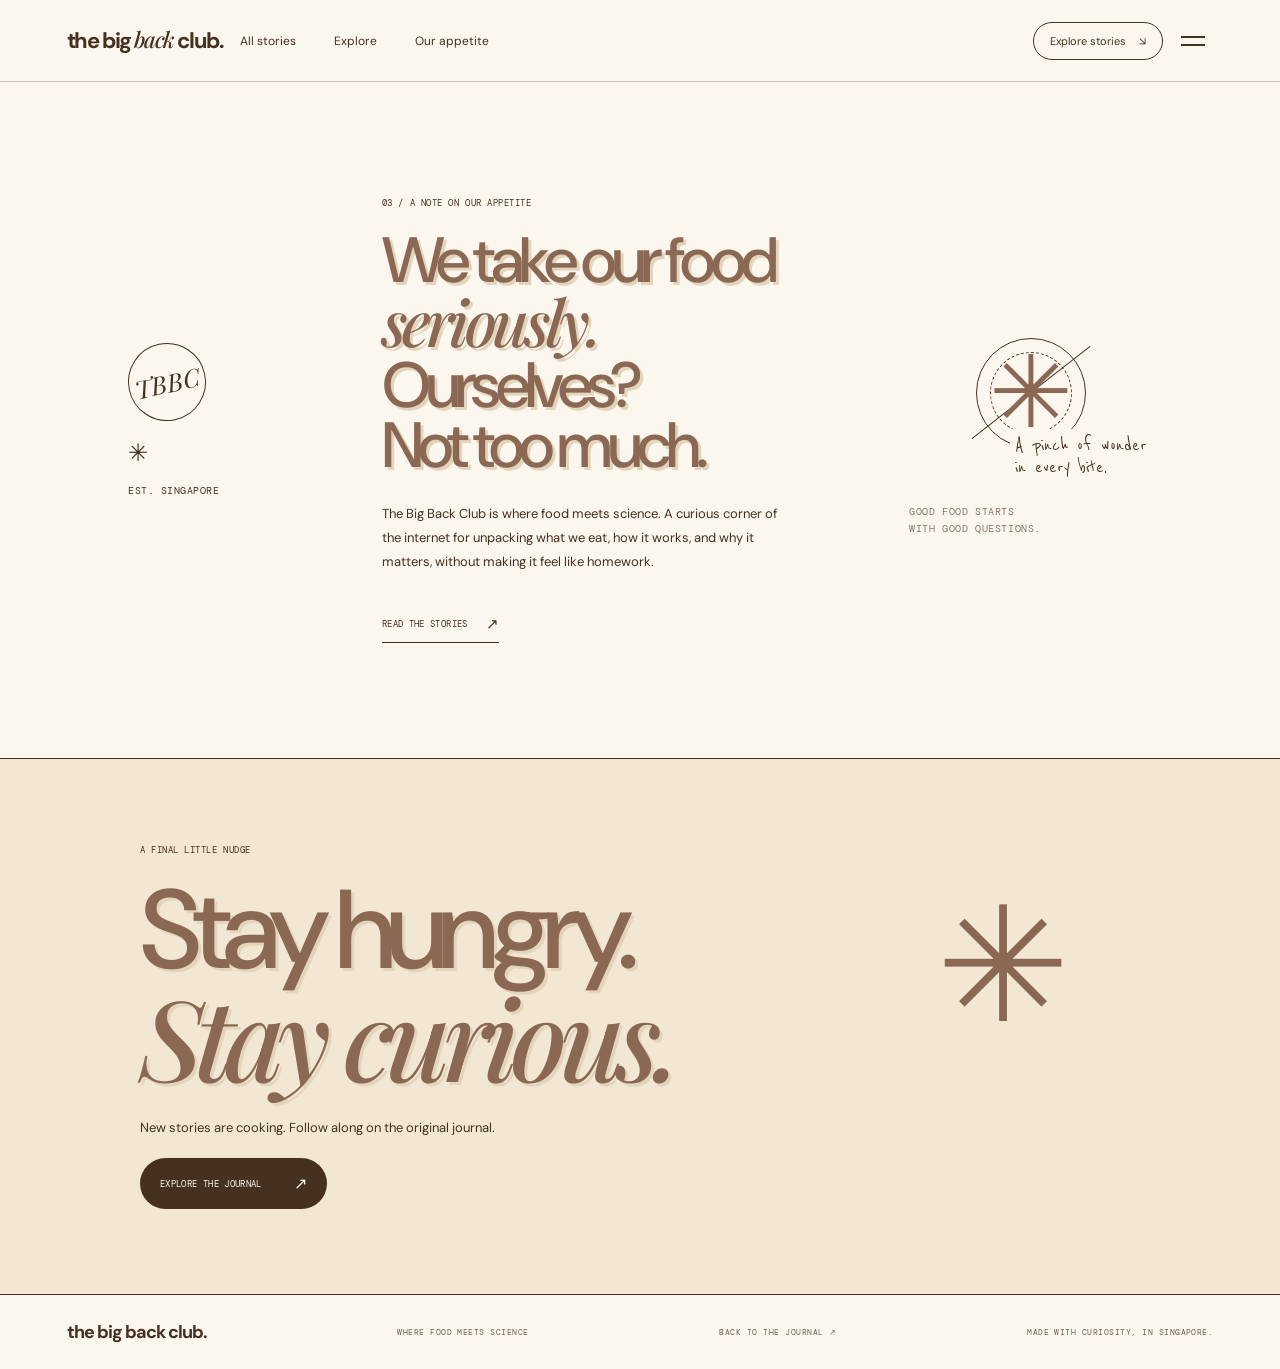
==== about.html @ 70e772c4 "Split the one-page scroll into separate pages; rename the home teaser to a taste of the archives" ====
<!doctype html>
<html lang="en">
<head>
  <meta charset="utf-8">
  <meta name="viewport" content="width=device-width, initial-scale=1">
  <meta name="theme-color" content="#FBF7EE">
  <meta name="description" content="A note on The Big Back Club's appetite: a curious corner of the internet where food meets science.">
  <title>Our appetite — The Big Back Club</title>
  <link rel="preconnect" href="https://fonts.googleapis.com">
  <link rel="preconnect" href="https://fonts.gstatic.com" crossorigin>
  <link href="https://fonts.googleapis.com/css2?family=DM+Mono:wght@400;500&family=DM+Sans:wght@400;500;600;700&family=Playfair+Display:ital,wght@0,500;0,600;0,700;1,500;1,600&family=Modak&family=Reenie+Beanie&display=swap" rel="stylesheet">
  <link rel="stylesheet" href="styles.css">
  <script src="script.js" defer></script>
</head>
<body>
  <header class="site-header">
    <a class="wordmark" href="index.html" aria-label="The Big Back Club home">the big <span>back</span> club<span class="wordmark-dot">.</span></a>
    <nav class="desktop-nav" aria-label="Main navigation">
      <a href="archive.html">All stories</a>
      <a href="explore.html">Explore</a>
      <a href="about.html">Our appetite</a>
    </nav>
    <a class="header-cta" href="archive.html">Explore stories <span>↘</span></a>
    <button class="menu-toggle" aria-label="Open navigation" aria-expanded="false"><span></span><span></span></button>
  </header>
  <main id="about-page">
    <section class="about-strip section-pad" id="about">
      <div class="about-mark reveal"><span>TBBC</span><span>✳</span><span>EST. SINGAPORE</span></div>
      <div class="about-copy reveal"><span class="eyebrow">03 / A NOTE ON OUR APPETITE</span><h2>We take our food<br><em>seriously.</em> Ourselves?<br>Not too much.</h2><p>The Big Back Club is where food meets science. A curious corner of the internet for unpacking what we eat, how it works, and why it matters, without making it feel like homework.</p><a class="text-link" href="archive.html">READ THE STORIES <span>↗</span></a></div>
      <div class="about-aside reveal"><div class="mini-illustration" aria-hidden="true"><span class="mini-sun">✳</span><span class="mini-circle"></span><span class="mini-line"></span><span class="mini-caption">A pinch of wonder<br>in every bite.</span></div><span class="aside-note">GOOD FOOD STARTS<br>WITH GOOD QUESTIONS.</span></div>
    </section>

    <section class="newsletter">
      <div class="newsletter-inner reveal"><span class="eyebrow">A FINAL LITTLE NUDGE</span><h2>Stay hungry.<br><em>Stay curious.</em></h2><p>New stories are cooking. Follow along on the original journal.</p><a class="dark-button" href="archive.html">EXPLORE THE JOURNAL <span>↗</span></a><span class="newsletter-star" aria-hidden="true">✳</span></div>
    </section>
  </main>
  <footer class="site-footer"><a class="footer-wordmark" href="index.html">the big back club<span>.</span></a><span>WHERE FOOD MEETS SCIENCE</span><a href="index.html">BACK TO THE JOURNAL ↗</a><span>MADE WITH CURIOSITY, IN SINGAPORE.</span></footer>
  <div class="cursor-note" aria-hidden="true">nice choice!</div>
</body>
</html>
---- styles.css ----
:root{--paper:#f7f4ec;--ink:#242820;--green:#d5e27d;--tomato:#e66b4e;--line:rgba(36,40,32,.22);--serif:"Playfair Display",Georgia,serif;--sans:"DM Sans",Arial,sans-serif;--mono:"DM Mono",monospace}*{box-sizing:border-box}html{scroll-behavior:smooth;scroll-padding-top:90px}body{margin:0;background:var(--paper);color:var(--ink);font-family:var(--sans);-webkit-font-smoothing:antialiased}a{color:inherit;text-decoration:none}button{font:inherit;color:inherit}.announcement{min-height:32px;padding:8px 5.2%;display:flex;align-items:center;gap:9px;background:var(--green);font:10px var(--mono);letter-spacing:.045em}.pulse{width:6px;height:6px;background:var(--ink);border-radius:50%;display:inline-block}.announcement-mark{margin-left:auto;opacity:.7}.site-header{height:82px;padding:0 5.2%;display:flex;align-items:center;justify-content:space-between;border-bottom:1px solid var(--line);position:sticky;top:0;background:rgba(247,244,236,.93);backdrop-filter:blur(12px);z-index:10}.wordmark{font-size:22px;font-weight:700;letter-spacing:-1.4px;line-height:.9}.wordmark span:first-child{font-family:var(--serif);font-style:italic;font-weight:500}.wordmark-dot,.footer-wordmark span{color:var(--tomato)}.desktop-nav{display:flex;gap:38px;font-size:12px}.desktop-nav a{position:relative}.desktop-nav a:after{content:"";position:absolute;bottom:-7px;left:0;width:100%;height:1px;background:var(--ink);transform:scaleX(0);transform-origin:right;transition:transform .3s}.desktop-nav a:hover:after{transform:scaleX(1);transform-origin:left}.header-cta{border:1px solid var(--ink);border-radius:50px;padding:11px 16px;font-size:11px;transition:background .25s,color .25s}.header-cta span{margin-left:10px}.header-cta:hover{background:var(--ink);color:var(--paper)}.menu-toggle{display:none;background:none;border:0}.hero{padding:26px 5.2% 48px;overflow:hidden}.hero-topline,.hero-caption,.card-meta,.eyebrow,.latest-footer,.aside-note,.site-footer>span,.site-footer>a:not(.footer-wordmark){font:10px var(--mono);letter-spacing:.06em}.hero-topline{display:flex;justify-content:space-between;align-items:center}.asterisk{color:var(--tomato);font-size:15px;margin-left:8px}.hero-title-wrap{display:flex;justify-content:space-between;align-items:flex-end;margin:54px 7% 32px 5%}.hero h1{font-size:clamp(76px,11.7vw,164px);font-weight:500;letter-spacing:-.095em;line-height:.79;margin:0}.hero h1 em,.section-heading h2 em,.curiosity-copy h2 em,.about-copy h2 em,.newsletter h2 em{font-family:var(--serif);font-weight:500;letter-spacing:-.07em}.hero h1 em{color:var(--tomato)}.hero-note{width:185px;position:relative;margin:0 3% 9px 0}.note-star{font-size:26px;color:var(--tomato)}.hero-note p{font-size:13px;line-height:1.65;margin:7px 0}.scribble-arrow{font-size:34px;position:absolute;right:-10px;bottom:-34px;transform:rotate(-12deg)}.hero-visual{position:relative;margin:0 5%}.hero-photo{height:clamp(250px,39vw,490px);background-image:linear-gradient(0deg,rgba(25,28,20,.08),transparent 35%),url("https://images.unsplash.com/photo-1499636136210-6f4ee915583e?auto=format&fit=crop&w=2000&q=88");background-size:cover;background-position:center 52%;position:relative;overflow:hidden;transition:background-size .5s}.photo-stamp{position:absolute;top:7%;left:5%;width:100px;height:100px;border-radius:50%;background:var(--green);display:flex;flex-direction:column;align-items:center;justify-content:center;font-size:12px;font-weight:700;line-height:1.1;transform:rotate(-13deg);box-shadow:0 0 0 1px rgba(36,40,32,.18)}.stamp-small{font:6px var(--mono);margin-top:7px}.hero-caption{display:flex;justify-content:space-between;margin-top:12px;font-size:9px}.orbit-label{position:absolute;right:-5%;top:45%;border:1px solid var(--ink);background:var(--paper);width:74px;height:74px;border-radius:50%;display:grid;place-content:center;text-align:center;font:10px var(--mono);line-height:1.2;transform:rotate(12deg)}.hero-bottom{display:flex;align-items:center;justify-content:space-between;margin:36px 5% 0}.hero-bottom p{font-size:14px;line-height:1.6;margin:0}.hero-bottom p em{font-family:var(--serif);font-size:17px}.round-link{width:48px;height:48px;border:1px solid var(--ink);border-radius:50%;display:grid;place-items:center;font-size:20px;transition:transform .3s,background .3s}.round-link:hover{transform:translateY(4px);background:var(--green)}.ticker{overflow:hidden;background:var(--green);padding:15px 0;white-space:nowrap;border-top:1px solid var(--ink);border-bottom:1px solid var(--ink)}.ticker-track{display:flex;justify-content:space-around;align-items:center;gap:30px;min-width:max-content;animation:marquee 26s linear infinite;font:11px var(--mono);letter-spacing:.12em}.ticker-track b{font-size:17px;font-weight:400;color:var(--tomato)}@keyframes marquee{to{transform:translateX(-25%)}}.section-pad{padding:115px 10%}.section-heading{display:flex;align-items:flex-end;justify-content:space-between;margin-bottom:58px}.eyebrow{display:block;font-size:9px;margin-bottom:22px}.section-heading h2,.curiosity-copy h2,.about-copy h2,.newsletter h2{font-size:clamp(48px,6.7vw,86px);font-weight:500;letter-spacing:-.075em;line-height:.94;margin:0}.section-heading h2 em,.about-copy h2 em{color:var(--tomato)}.section-heading>p{max-width:255px;font-size:13px;line-height:1.8;margin:0 0 5px}.featured-grid{display:grid;grid-template-columns:repeat(3,minmax(0,1fr));gap:28px}.feature-card{min-width:0}.offset-card{margin-top:55px}.feature-image{display:block;position:relative;aspect-ratio:4/4.6;overflow:hidden;background-size:cover;background-position:center;transition:transform .5s}.feature-image:before{content:"";position:absolute;inset:0;background:rgba(36,40,32,0);transition:background .35s}.feature-image:hover:before{background:rgba(36,40,32,.08)}.feature-image:hover{transform:translateY(-5px)}.cookie-image{background-image:url("https://images.unsplash.com/photo-1499636136210-6f4ee915583e?auto=format&fit=crop&w=900&q=85")}.matcha-image{background-image:url("https://images.unsplash.com/photo-1515823064-d6e0c04616a7?auto=format&fit=crop&w=900&q=85")}.chilli-image{background-image:url("https://images.unsplash.com/photo-1588252303782-cb80119abd6d?auto=format&fit=crop&w=900&q=85")}.image-index{position:absolute;top:14px;left:14px;background:var(--paper);padding:8px 10px;font:8px var(--mono);letter-spacing:.04em}.image-arrow{position:absolute;right:13px;bottom:13px;width:36px;height:36px;display:grid;place-items:center;border-radius:50%;background:var(--green);font-size:18px;transition:transform .25s}.feature-image:hover .image-arrow{transform:rotate(45deg)}.card-meta{display:flex;justify-content:space-between;gap:8px;font-size:8px;opacity:.7;margin-top:20px}.feature-card h3{font:500 clamp(20px,2vw,27px)/1.2 var(--serif);letter-spacing:-.035em;margin:14px 0 10px}.feature-card h3 a:hover{color:#a94a34}.feature-card>p{font-size:12px;line-height:1.75;opacity:.8;max-width:300px}.text-link{display:inline-flex;gap:18px;align-items:center;font:9px var(--mono);letter-spacing:.04em;border-bottom:1px solid var(--ink);padding:0 0 8px;margin-top:15px}.text-link span{font-size:15px;transition:transform .2s}.text-link:hover span{transform:translate(3px,-3px)}.latest-footer{margin-top:70px;padding-top:20px;border-top:1px solid var(--line);display:flex;align-items:center;justify-content:space-between}.outline-link{border:1px solid var(--ink);padding:13px 17px;border-radius:40px;transition:background .25s,color .25s}.outline-link span{margin-left:15px}.outline-link:hover{background:var(--ink);color:var(--paper)}.curiosity-section{background:var(--tomato);padding:100px 10%;position:relative;overflow:hidden}.curiosity-inner{max-width:1100px;margin:auto;display:grid;grid-template-columns:1fr 1fr;gap:10%;align-items:center;position:relative}.curiosity-copy .eyebrow{margin-bottom:27px}.curiosity-copy h2{font-size:clamp(58px,7vw,92px)}.curiosity-copy h2 em{color:var(--paper)}.curiosity-copy>p{max-width:300px;font-size:13px;line-height:1.8;margin-top:26px}.hand-note{display:inline-block;font:italic 16px var(--serif);transform:rotate(-5deg);margin-top:15px}.topic-picker{border-top:1px solid rgba(36,40,32,.45)}.topic-option{width:100%;display:flex;align-items:center;gap:18px;text-align:left;padding:20px 0;background:none;border:0;border-bottom:1px solid rgba(36,40,32,.45);cursor:pointer;transition:padding .25s}.topic-option:hover,.topic-option.active{padding-left:10px}.topic-number{font:10px var(--mono);opacity:.65}.topic-title{font:500 clamp(18px,2vw,24px) var(--serif);flex:1}.topic-icon{font-size:20px;transition:transform .2s}.topic-option.active .topic-icon{transform:rotate(45deg)}.topic-result{padding:24px;background:var(--paper);margin-top:18px;transition:transform .3s}.result-label{font:8px var(--mono);letter-spacing:.08em;opacity:.65}.result-title{font:500 24px/1.15 var(--serif);margin:12px 0 7px}.result-description{font-size:12px;line-height:1.6;opacity:.8}.result-link{display:inline-flex;justify-content:space-between;gap:24px;font:9px var(--mono);border-bottom:1px solid var(--ink);padding-bottom:8px;margin-top:12px}.decor-doodle{position:absolute;font:italic 250px var(--serif);opacity:.09;right:-8%;bottom:-20%;transform:rotate(15deg);pointer-events:none}.about-strip{display:grid;grid-template-columns:.6fr 1.5fr .8fr;gap:7%;align-items:center}.about-mark{display:flex;flex-direction:column;gap:10px;align-items:flex-start;font:10px var(--mono);letter-spacing:.05em}.about-mark span:first-child{font-size:25px;font-family:var(--serif);font-style:italic;border:1px solid var(--ink);border-radius:50%;width:78px;height:78px;display:grid;place-items:center;transform:rotate(-12deg)}.about-mark span:nth-child(2){font-size:24px;color:var(--tomato);margin:6px 0}.about-copy h2{font-size:clamp(40px,5vw,65px)}.about-copy>p{font-size:13px;line-height:1.85;max-width:410px;margin:25px 0}.about-aside{align-self:stretch;display:flex;flex-direction:column;justify-content:center;gap:20px}.mini-illustration{height:180px;position:relative;display:grid;place-items:center}.mini-circle{width:110px;height:110px;border:1px solid var(--ink);border-radius:50%;position:absolute}.mini-circle:after{content:"";position:absolute;inset:13px;border:1px dashed var(--ink);border-radius:50%}.mini-sun{font-size:100px;color:var(--green);z-index:1;text-shadow:1px 1px var(--ink),-1px -1px var(--ink)}.mini-line{position:absolute;width:150px;height:1px;background:var(--ink);transform:rotate(-38deg)}.mini-caption{position:absolute;bottom:0;right:0;background:var(--paper);font:italic 13px/1.35 var(--serif);padding:5px}.aside-note{font-size:8px;line-height:1.7;opacity:.65}.newsletter{background:var(--green);padding:85px 10%;border-top:1px solid var(--ink);border-bottom:1px solid var(--ink)}.newsletter-inner{max-width:1000px;margin:auto;position:relative}.newsletter h2{font-size:clamp(64px,9vw,112px)}.newsletter h2 em{color:var(--tomato)}.newsletter-inner>p{font-size:13px;margin:22px 0}.dark-button{display:inline-flex;align-items:center;gap:32px;background:var(--ink);color:var(--paper);border-radius:40px;padding:15px 20px;font:9px var(--mono);letter-spacing:.04em;transition:transform .25s,background .25s}.dark-button:hover{transform:translateY(-3px);background:#444a3a}.dark-button span{font-size:16px}.newsletter-star{position:absolute;right:7%;top:5%;font-size:clamp(80px,13vw,160px);color:var(--tomato);animation:slowspin 28s linear infinite}@keyframes slowspin{to{transform:rotate(360deg)}}.site-footer{padding:25px 5.2%;display:flex;align-items:center;justify-content:space-between;gap:20px;flex-wrap:wrap}.footer-wordmark{font-size:18px;font-weight:700;letter-spacing:-1px}.site-footer>span,.site-footer>a:not(.footer-wordmark){font-size:8px;opacity:.75}.cursor-note{position:fixed;z-index:20;bottom:20px;right:20px;background:var(--ink);color:var(--paper);padding:10px 14px;border-radius:30px;font:10px var(--mono);opacity:0;transform:translateY(8px);pointer-events:none;transition:opacity .2s,transform .2s}.cursor-note.show{opacity:1;transform:translateY(0)}.reveal{opacity:0;transform:translateY(24px);transition:opacity .75s ease,transform .75s cubic-bezier(.2,.7,.2,1)}.reveal.is-visible{opacity:1;transform:translateY(0)}.feature-card:nth-child(2){transition-delay:.1s}.feature-card:nth-child(3){transition-delay:.2s}@media(min-width:1200px){.hero h1{font-size:clamp(150px,11vw,190px)}}@media(max-width:800px){.section-pad{padding:85px 7%}.hero{padding-left:5%;padding-right:5%}.hero-title-wrap{margin:48px 2% 30px}.hero-note{width:155px;margin-right:0}.hero h1{font-size:clamp(70px,12vw,110px)}.hero-visual{margin:0 2%}.hero-photo{height:380px}.featured-grid{gap:18px}.feature-card h3{font-size:22px}.curiosity-section{padding:80px 7%}.about-strip{grid-template-columns:.5fr 1.5fr;gap:30px}.about-aside{grid-column:2;display:grid;grid-template-columns:1fr 1fr;align-items:center}.mini-illustration{height:140px}.site-footer{justify-content:center;text-align:center}.site-footer>*{flex:0 0 40%}}@media(max-width:600px){.announcement{font-size:8px;padding:8px 4%}.announcement-mark{font-size:7px}.site-header{height:68px;padding:0 5%}.wordmark{font-size:20px}.desktop-nav{display:none;position:absolute;top:67px;left:0;right:0;background:var(--paper);padding:24px 5%;border-bottom:1px solid var(--line);flex-direction:column;gap:22px}.desktop-nav.open{display:flex}.header-cta{font-size:9px;padding:10px 12px;margin-left:auto;margin-right:12px}.header-cta span{margin-left:4px}.menu-toggle{display:flex;width:28px;height:30px;flex-direction:column;justify-content:center;gap:6px;padding:0}.menu-toggle span{height:1px;width:22px;background:var(--ink);display:block}.hero{padding-top:22px;padding-bottom:35px}.hero-topline{font-size:8px}.hero-topline>span:last-child{max-width:45%;text-align:right}.hero-title-wrap{display:block;margin:47px 1% 24px}.hero h1{font-size:clamp(72px,16vw,105px)}.hero-note{width:205px;margin:28px 0 0 auto}.hero-note p{font-size:12px}.scribble-arrow{right:-4px;bottom:-22px}.hero-photo{height:300px;background-position:55% center}.photo-stamp{width:78px;height:78px;top:6%;left:4%;font-size:10px}.stamp-small{font-size:5px}.hero-caption{font-size:7px;gap:8px}.hero-caption span:nth-child(2){max-width:45%;text-align:center}.orbit-label{width:58px;height:58px;font-size:8px;right:-3%;top:auto;bottom:13%}.hero-bottom{margin:27px 1% 0}.hero-bottom p{font-size:12px}.hero-bottom p em{font-size:15px}.round-link{width:40px;height:40px}.ticker{padding:12px 0}.ticker-track{font-size:9px;gap:20px}.section-pad{padding:72px 6%}.section-heading{display:block;margin-bottom:35px}.section-heading h2{font-size:64px}.section-heading>p{margin-top:22px;max-width:300px}.featured-grid{grid-template-columns:1fr;gap:42px}.offset-card{margin-top:0}.feature-image{aspect-ratio:1.18}.card-meta{margin-top:15px}.feature-card h3{font-size:28px;max-width:400px}.feature-card>p{font-size:13px}.latest-footer{margin-top:45px;align-items:flex-start;gap:15px;font-size:8px}.outline-link{font-size:8px;padding:12px;white-space:nowrap}.outline-link span{margin-left:6px}.curiosity-section{padding:70px 6%}.curiosity-inner{grid-template-columns:1fr;gap:40px}.curiosity-copy h2{font-size:74px}.curiosity-copy>p{margin-top:18px}.topic-title{font-size:22px}.decor-doodle{font-size:170px;right:-7%;bottom:36%}.about-strip{grid-template-columns:1fr;gap:25px;padding-top:75px;padding-bottom:75px}.about-mark{flex-direction:row;align-items:center;gap:12px}.about-mark span:first-child{width:60px;height:60px;font-size:20px}.about-mark span:nth-child(2){margin:0}.about-copy h2{font-size:55px}.about-copy>p{font-size:13px}.about-aside{grid-column:auto;grid-template-columns:1fr 1fr;gap:15px}.mini-illustration{height:140px}.newsletter{padding:65px 6%}.newsletter h2{font-size:72px}.newsletter-star{font-size:75px;right:0;top:0}.newsletter-inner>p{max-width:240px;line-height:1.7}.site-footer{padding:25px 6%;gap:20px}.site-footer>*{flex-basis:42%}.site-footer>span,.site-footer>a:not(.footer-wordmark){font-size:7px}.reveal{transform:translateY(16px)}}@media(prefers-reduced-motion:reduce){*,*:before,*:after{scroll-behavior:auto!important;animation-duration:.01ms!important;animation-iteration-count:1!important;transition-duration:.01ms!important}.reveal{opacity:1;transform:none}}
/* Custom article reader: WordPress provides the writing, this site owns the reading experience. */
.reader-loading{min-height:55vh;padding:12vh 10%;display:flex;flex-direction:column;align-items:flex-start;justify-content:center}
.reader-loading h1{font:500 clamp(42px,7vw,88px)/.98 var(--serif);letter-spacing:-.06em;max-width:850px}
.reader-loading p{max-width:500px;line-height:1.8}
.reader-page{padding:26px 0 0}
.reader-topline{padding:0 6%;display:flex;justify-content:space-between;gap:20px;font:9px var(--mono);letter-spacing:.07em}
.reader-topline a{border-bottom:1px solid var(--ink);padding-bottom:7px}
.reader-heading{max-width:940px;padding:90px 8% 55px;margin:auto}
.reader-heading .eyebrow{margin-bottom:28px}
.reader-heading h1{font:500 clamp(48px,8vw,104px)/.98 var(--serif);letter-spacing:-.065em;margin:0;max-width:1000px}
.reader-deck{font-size:clamp(15px,1.6vw,19px);line-height:1.8;max-width:660px;margin:28px 0}
.reader-byline{display:flex;justify-content:space-between;gap:15px;border-top:1px solid var(--line);padding-top:16px;margin-top:35px;font:9px var(--mono);letter-spacing:.07em}
.reader-cover{margin:0 6%;height:clamp(260px,52vw,650px);overflow:hidden;background:#e7e2d7}
.reader-cover img{width:100%;height:100%;object-fit:cover;display:block}
.reader-content-wrap{display:grid;grid-template-columns:minmax(120px, .55fr) minmax(0, 1.4fr);gap:8%;max-width:1020px;margin:85px auto 100px;padding:0 7%}
.reader-side-note{align-self:start;position:sticky;top:115px;display:flex;flex-direction:column;gap:18px;font:9px var(--mono);letter-spacing:.06em}
.reader-side-note span:nth-child(2){font:italic 17px/1.45 var(--serif);letter-spacing:0}
.reader-side-note a{margin-top:8px;border-bottom:1px solid var(--ink);padding-bottom:8px;width:max-content}
.reader-content{font-size:17px;line-height:1.9;overflow-wrap:anywhere}
.reader-content>*:first-child{margin-top:0}
.reader-content p{margin:0 0 1.6em}
.reader-content h2{font:500 clamp(30px,4vw,45px)/1.12 var(--serif);letter-spacing:-.04em;margin:2em 0 .65em}
.reader-content h3{font:500 27px/1.2 var(--serif);margin:1.7em 0 .6em}
.reader-content a{color:#a94a34;text-decoration:underline;text-underline-offset:3px}
.reader-content img{max-width:100%;height:auto}
.reader-content figure{margin:2em 0}
.reader-content figcaption{font:10px var(--mono);line-height:1.6;opacity:.7;margin-top:8px}
.reader-content blockquote{border-left:2px solid var(--tomato);padding:4px 0 4px 22px;margin:2em 0;font:italic 23px/1.5 var(--serif)}
.reader-content ul,.reader-content ol{padding-left:1.4em;margin:0 0 1.6em}
.reader-content li{padding-left:.3em;margin:.35em 0}
.reader-content table{border-collapse:collapse;max-width:100%;font-size:14px}
.reader-content th,.reader-content td{border:1px solid var(--line);padding:8px;text-align:left}
.reader-content iframe{max-width:100%}
.reader-end{background:var(--green);padding:65px 8%;display:flex;align-items:center;justify-content:center;flex-direction:column;text-align:center;gap:15px;border-top:1px solid var(--ink)}
.reader-end-star{font-size:45px;color:var(--tomato)}
.reader-end p{font:italic clamp(28px,4vw,46px) var(--serif);margin:0 0 8px}
.reader-end .dark-button{margin-top:5px}
@media(max-width:650px){.reader-topline{font-size:8px;padding:0 5%}.reader-topline span{max-width:45%;text-align:right}.reader-heading{padding:65px 6% 38px}.reader-heading h1{font-size:clamp(43px,12vw,68px)}.reader-deck{font-size:15px}.reader-byline{font-size:8px}.reader-cover{margin:0 5%;height:300px}.reader-content-wrap{display:block;margin:55px auto 65px;padding:0 7%}.reader-side-note{position:static;display:grid;grid-template-columns:1fr 1fr;align-items:center;margin-bottom:35px;padding-bottom:18px;border-bottom:1px solid var(--line)}.reader-side-note a{grid-column:1/-1}.reader-content{font-size:16px}.reader-loading{padding:10vh 7%}}


/* ===== Theme v2: lighter blue, cream lettering, navy shadow (chunky + handwritten) ===== */
:root{--paper:#A9C0D8;--ink:#18263E;--green:#FFFBF0;--tomato:#FFFBF0;--navy:#38547A;--line:rgba(24,38,62,.28);--display:"Modak","Playfair Display",Georgia,sans-serif;--hand:"Reenie Beanie","Playfair Display",cursive}
body{background:var(--paper)}
.site-header{background:rgba(169,192,216,.93)}
.wordmark-dot,.footer-wordmark span,.asterisk,.note-star,.ticker-track b,.about-mark span:nth-child(2),.reader-end-star{color:var(--ink)}
.hero h1{font-family:var(--display);font-style:normal;font-weight:400;text-transform:uppercase;letter-spacing:0;line-height:.98;color:var(--green);text-shadow:5px 5px 0 var(--navy);font-size:clamp(56px,8.4vw,124px)}
.hero h1 em{font-family:var(--display);font-style:normal;font-weight:400;letter-spacing:0;color:var(--green)}
.hero-note p,.hand-note,.mini-caption,.aside-note{font-family:var(--hand);font-style:normal}
.hero-note p{font-size:22px;line-height:1.1}
.hand-note{font-size:30px;line-height:1}
.hero-note p i{font-style:normal;text-decoration:underline wavy;text-decoration-thickness:1px}
.section-heading h2,.curiosity-copy h2,.about-copy h2,.newsletter h2{text-shadow:3px 3px 0 var(--navy);color:var(--green)}
.section-heading h2 em,.curiosity-copy h2 em,.about-copy h2 em,.newsletter h2 em{color:var(--green)}
.feature-card h3 a:hover{color:var(--navy)}
.photo-stamp{background:var(--green);color:var(--ink);box-shadow:0 0 0 2px var(--ink)}
.image-arrow{background:var(--green)}
.curiosity-section{background:var(--navy)}
.curiosity-section,.curiosity-section .eyebrow,.curiosity-section p,.curiosity-section .topic-option,.curiosity-section .topic-result{color:var(--green)}
.curiosity-section .topic-option{border-bottom-color:rgba(255,251,240,.5)}
.curiosity-section .curiosity-copy h2{text-shadow:3px 3px 0 var(--ink)}
.curiosity-section a,.curiosity-section .result-link{color:var(--green)}
.newsletter{background:#8EA9C6}
.newsletter-star{color:var(--green)}
.ticker{background:var(--green);color:var(--ink)}
.dark-button:hover{background:var(--navy)}
.mini-sun{color:var(--green);text-shadow:1px 1px var(--ink),-1px -1px var(--ink)}
.reader-content a{color:var(--navy)}
.reader-content blockquote{border-left-color:var(--navy)}
.reader-cover{background:#8EA9C6}
.reader-end{background:var(--green)}
.cursor-note{background:var(--ink);color:var(--green)}
@media(max-width:900px){.hero h1{font-size:clamp(56px,13vw,100px)}}
@media(max-width:560px){.hero h1{font-size:clamp(52px,17vw,88px);text-shadow:4px 4px 0 var(--navy)}}
.aside-note{font-family:var(--mono);font-size:10px}
.mini-caption{font-size:22px;line-height:1}
.curiosity-section .topic-result,.curiosity-section .topic-result p,.curiosity-section .topic-result .result-link,.curiosity-section .topic-result span{color:var(--ink)}

/* ===== All stories archive ===== */
.archive[hidden],.archive-grid .feature-card[hidden]{display:none}
.archive-grid{display:grid;grid-template-columns:repeat(auto-fill,minmax(250px,1fr));gap:48px 28px;margin-top:48px}
.archive-filters{display:flex;flex-wrap:wrap;gap:8px;align-self:flex-end;max-width:420px;justify-content:flex-end}
.archive-chip{font:11px var(--mono);letter-spacing:.04em;padding:8px 14px;border:1px solid var(--ink);border-radius:50px;background:none;color:var(--ink);cursor:pointer}
.archive-chip.active,.archive-chip:hover{background:var(--ink);color:var(--green)}
.archive-grid .feature-card{margin:0}

/* ===== Theme v3: very light beige, light espresso titles, dark espresso small text ===== */
:root{--paper:#FBF7EE;--ink:#46301F;--title:#8A6854;--green:#FBF7EE;--tomato:#8A6854;--navy:#46301F;--soft:#F1E7D3;--line:rgba(70,48,31,.28)}
.site-header{background:rgba(251,247,238,.93)}
.hero h1,.hero h1 em{color:var(--title)}
.hero h1{text-shadow:4px 4px 0 #E3D4BC}
.section-heading h2,.curiosity-copy h2,.about-copy h2,.newsletter h2,.section-heading h2 em,.about-copy h2 em,.newsletter h2 em{color:var(--title);text-shadow:3px 3px 0 #E3D4BC}
.curiosity-section .curiosity-copy h2,.curiosity-section .curiosity-copy h2 em{color:var(--green);text-shadow:3px 3px 0 #2A1B10}
.curiosity-section .topic-option{border-bottom-color:rgba(251,247,238,.5)}
.newsletter,.reader-cover,.ticker{background:var(--soft)}
.newsletter-star,.mini-sun{color:var(--title)}
.mini-sun{text-shadow:none}
.reader-end{background:var(--soft)}
.reader-content a,.feature-card h3 a:hover{color:var(--title)}
.reader-content blockquote{border-left-color:var(--title)}
.dark-button:hover{background:var(--title)}
.photo-stamp{background:var(--paper)}
.image-arrow{background:var(--paper)}
@media(max-width:560px){.hero h1{text-shadow:3px 3px 0 #E3D4BC}}
.hero h1 .welcome{display:inline-block;font-family:"Playfair Display",Georgia,serif;font-style:italic;font-weight:400;text-transform:none;letter-spacing:0;color:var(--ink);text-shadow:none;font-size:.34em;line-height:1.4;margin-bottom:.2em}
.hero h1{font-size:clamp(48px,6vw,92px)}
.ticker{overflow:hidden}
body{overflow-x:clip}
@media(max-width:900px){.hero h1{font-size:clamp(48px,12vw,92px)}}
@media(max-width:560px){.hero h1{font-size:clamp(44px,15vw,80px)}}

/* ===== Scroll motion ===== */
.scroll-progress{position:fixed;top:0;left:0;height:3px;width:100%;background:var(--title);transform-origin:0 50%;transform:scaleX(0);z-index:60;pointer-events:none}
.hero-topline{justify-content:flex-start}
.hero-bottom{justify-content:center}
.hero h1 .welcome,.hero h1 .bubble{display:inline-block}
.hero h1 .bubble{animation:none}
.js-motion .hero h1 .welcome{opacity:0;animation:wIn .8s .1s ease forwards}
.js-motion .hero h1 .bubble{opacity:0;animation:bIn 1s .35s cubic-bezier(.2,.9,.25,1.2) forwards}
@keyframes wIn{from{opacity:0;transform:translateY(12px)}to{opacity:1;transform:none}}
@keyframes bIn{from{opacity:0;transform:translateY(40px) scale(.92)}to{opacity:1;transform:none}}
.js-motion .reveal{transition-delay:var(--d,0s)}
.js-motion .section-heading h2{display:inline-block}
.js-motion .feature-image,.js-motion .hero-photo{will-change:transform}
.js-motion .reveal .feature-image{clip-path:inset(0 0 12% 0);transition:clip-path 1s cubic-bezier(.2,.7,.2,1)}
.js-motion .reveal.is-visible .feature-image{clip-path:inset(0)}
.js-motion .hero-photo{transform:translate3d(0,var(--py,0px),0) scale(var(--ps,1))}
.round-link{animation:nudge 2.2s ease-in-out infinite}
@keyframes nudge{50%{transform:translateY(6px)}}
@media(prefers-reduced-motion:reduce){.scroll-progress{display:none}.round-link{animation:none}.js-motion .hero h1 .welcome,.js-motion .hero h1 .bubble{opacity:1;animation:none}.js-motion .reveal .feature-image{clip-path:none}.js-motion .hero-photo{transform:none}}

/* ===== Sidebar menu (all widths) ===== */
.menu-toggle{display:flex!important;width:32px;height:30px;flex-direction:column;justify-content:center;gap:6px;padding:0;cursor:pointer}
.menu-toggle span{height:2px;width:24px;background:var(--ink);display:block;transition:transform .3s}
.site-header{gap:18px}
.side-drawer{position:fixed;top:0;right:0;height:100%;width:min(340px,86vw);background:var(--paper);border-left:1px solid var(--line);padding:28px 32px;z-index:80;transform:translateX(102%);transition:transform .45s cubic-bezier(.2,.7,.2,1);display:flex;flex-direction:column;visibility:hidden}
.side-drawer.open{transform:none;visibility:visible}
.side-drawer nav{display:flex;flex-direction:column;gap:6px;margin-top:40px}
.side-drawer nav a{font:400 34px/1.2 var(--display);color:var(--title);text-shadow:2px 2px 0 #E3D4BC;padding:8px 0;text-transform:uppercase}
.side-drawer nav a:hover,.side-drawer nav a:focus-visible{color:var(--ink)}
.drawer-close{align-self:flex-end;background:none;border:0;font-size:40px;line-height:1;color:var(--ink);cursor:pointer}
.drawer-scrim{position:fixed;inset:0;background:rgba(70,48,31,.35);opacity:0;pointer-events:none;transition:opacity .35s;z-index:70}
.drawer-scrim.open{opacity:1;pointer-events:auto}
.drawer-open{overflow:hidden}
.desktop-nav.open{display:none}
@media(min-width:901px){.header-cta{margin-left:auto}}

/* ===== Wider reader ===== */
.reader-heading{max-width:1180px;padding:70px 5% 40px}
.reader-heading h1{max-width:1100px}
.reader-deck{max-width:820px}
.reader-topline{padding:0 5%}
.reader-content-wrap{display:block;max-width:1000px;margin:56px auto 80px;padding:0 5%}
.reader-content{font-size:clamp(17px,1.5vw,20px);line-height:1.8}
.reader-cover{max-width:1180px;margin:0 auto;padding:0 5%}
.reader-cover img{border-radius:2px}
@media(max-width:560px){.reader-heading{padding:50px 5% 30px}.reader-content-wrap{padding:0 5%;margin:36px auto 56px}.reader-content{font-size:17px}}
.reader-cover{max-width:1000px}
.reader-cover img{height:auto;max-height:520px;object-fit:cover}
@media(max-width:560px){.reader-cover img{max-height:360px}}
.newsletter{overflow:hidden}
.archives-down{width:48px;height:48px;border:1px solid var(--ink);border-radius:50%;display:inline-grid;place-items:center;font-size:20px;margin-top:30px;color:var(--ink);transition:transform .3s,background .3s}
.archives-down:hover{transform:translateY(4px);background:var(--soft)}
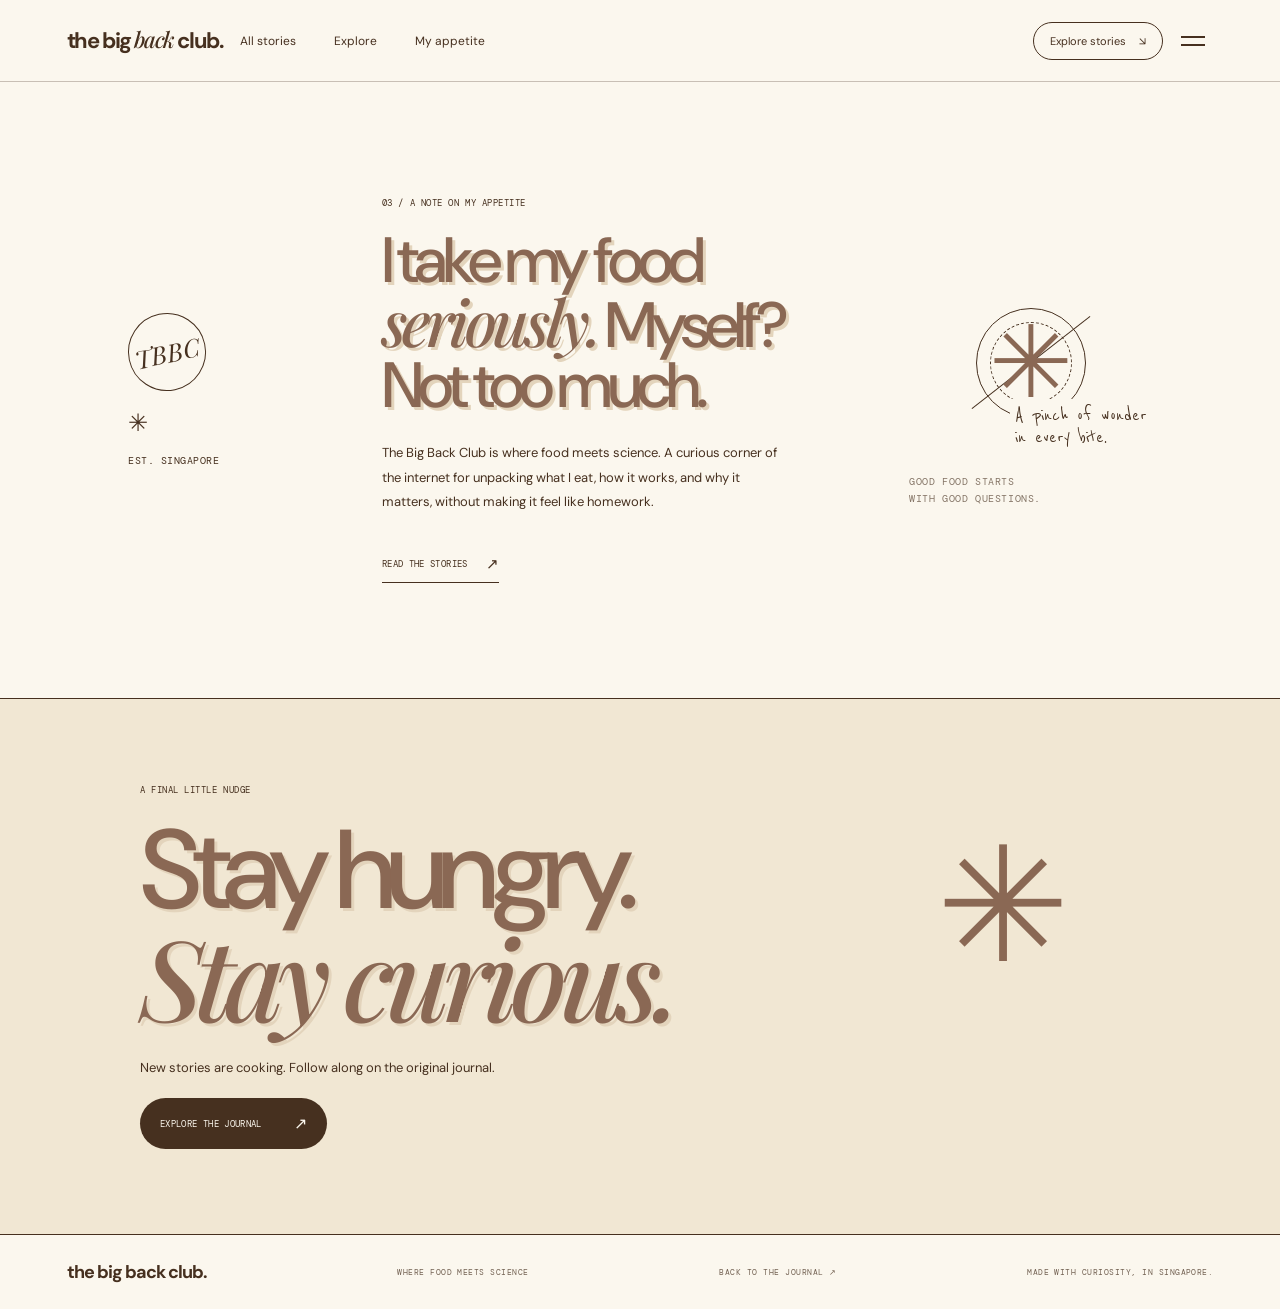
==== commit 28cb5e4a: "Singular voice across site copy; intentional placeholder for imageless story cards" ====
--- a/about.html
+++ b/about.html
@@ -5,7 +5,7 @@
   <meta name="viewport" content="width=device-width, initial-scale=1">
   <meta name="theme-color" content="#FBF7EE">
   <meta name="description" content="A note on The Big Back Club's appetite: a curious corner of the internet where food meets science.">
-  <title>Our appetite — The Big Back Club</title>
+  <title>My appetite — The Big Back Club</title>
   <link rel="preconnect" href="https://fonts.googleapis.com">
   <link rel="preconnect" href="https://fonts.gstatic.com" crossorigin>
   <link href="https://fonts.googleapis.com/css2?family=DM+Mono:wght@400;500&family=DM+Sans:wght@400;500;600;700&family=Playfair+Display:ital,wght@0,500;0,600;0,700;1,500;1,600&family=Modak&family=Reenie+Beanie&display=swap" rel="stylesheet">
@@ -18,7 +18,7 @@
     <nav class="desktop-nav" aria-label="Main navigation">
       <a href="archive.html">All stories</a>
       <a href="explore.html">Explore</a>
-      <a href="about.html">Our appetite</a>
+      <a href="about.html">My appetite</a>
     </nav>
     <a class="header-cta" href="archive.html">Explore stories <span>↘</span></a>
     <button class="menu-toggle" aria-label="Open navigation" aria-expanded="false"><span></span><span></span></button>
@@ -26,7 +26,7 @@
   <main id="about-page">
     <section class="about-strip section-pad" id="about">
       <div class="about-mark reveal"><span>TBBC</span><span>✳</span><span>EST. SINGAPORE</span></div>
-      <div class="about-copy reveal"><span class="eyebrow">03 / A NOTE ON OUR APPETITE</span><h2>We take our food<br><em>seriously.</em> Ourselves?<br>Not too much.</h2><p>The Big Back Club is where food meets science. A curious corner of the internet for unpacking what we eat, how it works, and why it matters, without making it feel like homework.</p><a class="text-link" href="archive.html">READ THE STORIES <span>↗</span></a></div>
+      <div class="about-copy reveal"><span class="eyebrow">03 / A NOTE ON MY APPETITE</span><h2>I take my food<br><em>seriously.</em> Myself?<br>Not too much.</h2><p>The Big Back Club is where food meets science. A curious corner of the internet for unpacking what I eat, how it works, and why it matters, without making it feel like homework.</p><a class="text-link" href="archive.html">READ THE STORIES <span>↗</span></a></div>
       <div class="about-aside reveal"><div class="mini-illustration" aria-hidden="true"><span class="mini-sun">✳</span><span class="mini-circle"></span><span class="mini-line"></span><span class="mini-caption">A pinch of wonder<br>in every bite.</span></div><span class="aside-note">GOOD FOOD STARTS<br>WITH GOOD QUESTIONS.</span></div>
     </section>
 
--- a/styles.css
+++ b/styles.css
@@ -161,3 +161,5 @@
 .newsletter{overflow:hidden}
 .archives-down{width:48px;height:48px;border:1px solid var(--ink);border-radius:50%;display:inline-grid;place-items:center;font-size:20px;margin-top:30px;color:var(--ink);transition:transform .3s,background .3s}
 .archives-down:hover{transform:translateY(4px);background:var(--soft)}
+.feature-image.no-photo{background:var(--soft);display:grid;place-items:center}
+.feature-image.no-photo:after{content:"✳";font-size:64px;color:var(--title);opacity:.55}
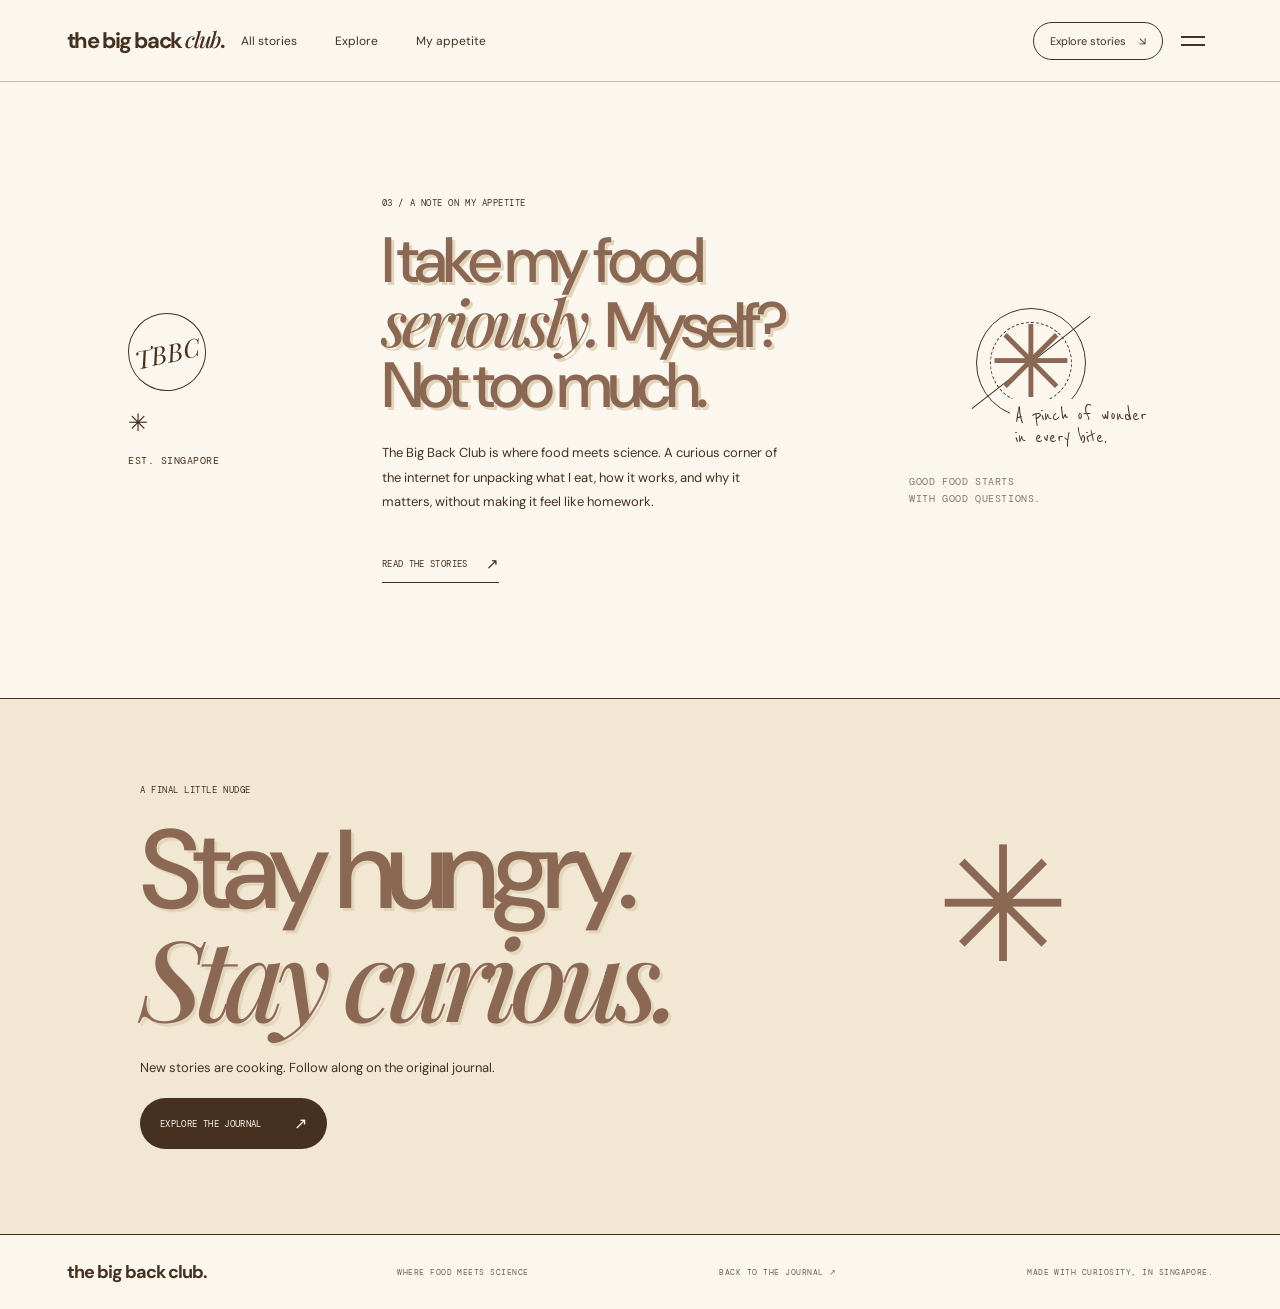
==== commit 10c5ce28: "Open All stories straight onto real story cards; move wordmark italic to club Story posts are now ca" ====
--- a/about.html
+++ b/about.html
@@ -8,15 +8,23 @@
   <title>My appetite — The Big Back Club</title>
   <link rel="preconnect" href="https://fonts.googleapis.com">
   <link rel="preconnect" href="https://fonts.gstatic.com" crossorigin>
+  <link rel="preconnect" href="https://public-api.wordpress.com">
   <link href="https://fonts.googleapis.com/css2?family=DM+Mono:wght@400;500&family=DM+Sans:wght@400;500;600;700&family=Playfair+Display:ital,wght@0,500;0,600;0,700;1,500;1,600&family=Modak&family=Reenie+Beanie&display=swap" rel="stylesheet">
   <link rel="stylesheet" href="styles.css">
   <script src="script.js" defer></script>
 </head>
 <body>
   <header class="site-header">
-    <a class="wordmark" href="index.html" aria-label="The Big Back Club home">the big <span>back</span> club<span class="wordmark-dot">.</span></a>
+    <a class="wordmark" href="index.html" aria-label="The Big Back Club home">the big back <span class="wordmark-accent">club</span><span class="wordmark-dot">.</span></a>
     <nav class="desktop-nav" aria-label="Main navigation">
-      <a href="archive.html">All stories</a>
+      <div class="nav-item has-dropdown">
+        <a href="archive.html" aria-haspopup="true">All stories</a>
+        <div class="nav-dropdown" aria-label="Story categories">
+          <a href="archive.html?cat=food%20science">Food science</a>
+          <a href="archive.html?cat=food%20health">Food health</a>
+          <a href="archive.html?cat=travel">Travel</a>
+        </div>
+      </div>
       <a href="explore.html">Explore</a>
       <a href="about.html">My appetite</a>
     </nav>
--- a/styles.css
+++ b/styles.css
@@ -1,4 +1,4 @@
-:root{--paper:#f7f4ec;--ink:#242820;--green:#d5e27d;--tomato:#e66b4e;--line:rgba(36,40,32,.22);--serif:"Playfair Display",Georgia,serif;--sans:"DM Sans",Arial,sans-serif;--mono:"DM Mono",monospace}*{box-sizing:border-box}html{scroll-behavior:smooth;scroll-padding-top:90px}body{margin:0;background:var(--paper);color:var(--ink);font-family:var(--sans);-webkit-font-smoothing:antialiased}a{color:inherit;text-decoration:none}button{font:inherit;color:inherit}.announcement{min-height:32px;padding:8px 5.2%;display:flex;align-items:center;gap:9px;background:var(--green);font:10px var(--mono);letter-spacing:.045em}.pulse{width:6px;height:6px;background:var(--ink);border-radius:50%;display:inline-block}.announcement-mark{margin-left:auto;opacity:.7}.site-header{height:82px;padding:0 5.2%;display:flex;align-items:center;justify-content:space-between;border-bottom:1px solid var(--line);position:sticky;top:0;background:rgba(247,244,236,.93);backdrop-filter:blur(12px);z-index:10}.wordmark{font-size:22px;font-weight:700;letter-spacing:-1.4px;line-height:.9}.wordmark span:first-child{font-family:var(--serif);font-style:italic;font-weight:500}.wordmark-dot,.footer-wordmark span{color:var(--tomato)}.desktop-nav{display:flex;gap:38px;font-size:12px}.desktop-nav a{position:relative}.desktop-nav a:after{content:"";position:absolute;bottom:-7px;left:0;width:100%;height:1px;background:var(--ink);transform:scaleX(0);transform-origin:right;transition:transform .3s}.desktop-nav a:hover:after{transform:scaleX(1);transform-origin:left}.header-cta{border:1px solid var(--ink);border-radius:50px;padding:11px 16px;font-size:11px;transition:background .25s,color .25s}.header-cta span{margin-left:10px}.header-cta:hover{background:var(--ink);color:var(--paper)}.menu-toggle{display:none;background:none;border:0}.hero{padding:26px 5.2% 48px;overflow:hidden}.hero-topline,.hero-caption,.card-meta,.eyebrow,.latest-footer,.aside-note,.site-footer>span,.site-footer>a:not(.footer-wordmark){font:10px var(--mono);letter-spacing:.06em}.hero-topline{display:flex;justify-content:space-between;align-items:center}.asterisk{color:var(--tomato);font-size:15px;margin-left:8px}.hero-title-wrap{display:flex;justify-content:space-between;align-items:flex-end;margin:54px 7% 32px 5%}.hero h1{font-size:clamp(76px,11.7vw,164px);font-weight:500;letter-spacing:-.095em;line-height:.79;margin:0}.hero h1 em,.section-heading h2 em,.curiosity-copy h2 em,.about-copy h2 em,.newsletter h2 em{font-family:var(--serif);font-weight:500;letter-spacing:-.07em}.hero h1 em{color:var(--tomato)}.hero-note{width:185px;position:relative;margin:0 3% 9px 0}.note-star{font-size:26px;color:var(--tomato)}.hero-note p{font-size:13px;line-height:1.65;margin:7px 0}.scribble-arrow{font-size:34px;position:absolute;right:-10px;bottom:-34px;transform:rotate(-12deg)}.hero-visual{position:relative;margin:0 5%}.hero-photo{height:clamp(250px,39vw,490px);background-image:linear-gradient(0deg,rgba(25,28,20,.08),transparent 35%),url("https://images.unsplash.com/photo-1499636136210-6f4ee915583e?auto=format&fit=crop&w=2000&q=88");background-size:cover;background-position:center 52%;position:relative;overflow:hidden;transition:background-size .5s}.photo-stamp{position:absolute;top:7%;left:5%;width:100px;height:100px;border-radius:50%;background:var(--green);display:flex;flex-direction:column;align-items:center;justify-content:center;font-size:12px;font-weight:700;line-height:1.1;transform:rotate(-13deg);box-shadow:0 0 0 1px rgba(36,40,32,.18)}.stamp-small{font:6px var(--mono);margin-top:7px}.hero-caption{display:flex;justify-content:space-between;margin-top:12px;font-size:9px}.orbit-label{position:absolute;right:-5%;top:45%;border:1px solid var(--ink);background:var(--paper);width:74px;height:74px;border-radius:50%;display:grid;place-content:center;text-align:center;font:10px var(--mono);line-height:1.2;transform:rotate(12deg)}.hero-bottom{display:flex;align-items:center;justify-content:space-between;margin:36px 5% 0}.hero-bottom p{font-size:14px;line-height:1.6;margin:0}.hero-bottom p em{font-family:var(--serif);font-size:17px}.round-link{width:48px;height:48px;border:1px solid var(--ink);border-radius:50%;display:grid;place-items:center;font-size:20px;transition:transform .3s,background .3s}.round-link:hover{transform:translateY(4px);background:var(--green)}.ticker{overflow:hidden;background:var(--green);padding:15px 0;white-space:nowrap;border-top:1px solid var(--ink);border-bottom:1px solid var(--ink)}.ticker-track{display:flex;justify-content:space-around;align-items:center;gap:30px;min-width:max-content;animation:marquee 26s linear infinite;font:11px var(--mono);letter-spacing:.12em}.ticker-track b{font-size:17px;font-weight:400;color:var(--tomato)}@keyframes marquee{to{transform:translateX(-25%)}}.section-pad{padding:115px 10%}.section-heading{display:flex;align-items:flex-end;justify-content:space-between;margin-bottom:58px}.eyebrow{display:block;font-size:9px;margin-bottom:22px}.section-heading h2,.curiosity-copy h2,.about-copy h2,.newsletter h2{font-size:clamp(48px,6.7vw,86px);font-weight:500;letter-spacing:-.075em;line-height:.94;margin:0}.section-heading h2 em,.about-copy h2 em{color:var(--tomato)}.section-heading>p{max-width:255px;font-size:13px;line-height:1.8;margin:0 0 5px}.featured-grid{display:grid;grid-template-columns:repeat(3,minmax(0,1fr));gap:28px}.feature-card{min-width:0}.offset-card{margin-top:55px}.feature-image{display:block;position:relative;aspect-ratio:4/4.6;overflow:hidden;background-size:cover;background-position:center;transition:transform .5s}.feature-image:before{content:"";position:absolute;inset:0;background:rgba(36,40,32,0);transition:background .35s}.feature-image:hover:before{background:rgba(36,40,32,.08)}.feature-image:hover{transform:translateY(-5px)}.cookie-image{background-image:url("https://images.unsplash.com/photo-1499636136210-6f4ee915583e?auto=format&fit=crop&w=900&q=85")}.matcha-image{background-image:url("https://images.unsplash.com/photo-1515823064-d6e0c04616a7?auto=format&fit=crop&w=900&q=85")}.chilli-image{background-image:url("https://images.unsplash.com/photo-1588252303782-cb80119abd6d?auto=format&fit=crop&w=900&q=85")}.image-index{position:absolute;top:14px;left:14px;background:var(--paper);padding:8px 10px;font:8px var(--mono);letter-spacing:.04em}.image-arrow{position:absolute;right:13px;bottom:13px;width:36px;height:36px;display:grid;place-items:center;border-radius:50%;background:var(--green);font-size:18px;transition:transform .25s}.feature-image:hover .image-arrow{transform:rotate(45deg)}.card-meta{display:flex;justify-content:space-between;gap:8px;font-size:8px;opacity:.7;margin-top:20px}.feature-card h3{font:500 clamp(20px,2vw,27px)/1.2 var(--serif);letter-spacing:-.035em;margin:14px 0 10px}.feature-card h3 a:hover{color:#a94a34}.feature-card>p{font-size:12px;line-height:1.75;opacity:.8;max-width:300px}.text-link{display:inline-flex;gap:18px;align-items:center;font:9px var(--mono);letter-spacing:.04em;border-bottom:1px solid var(--ink);padding:0 0 8px;margin-top:15px}.text-link span{font-size:15px;transition:transform .2s}.text-link:hover span{transform:translate(3px,-3px)}.latest-footer{margin-top:70px;padding-top:20px;border-top:1px solid var(--line);display:flex;align-items:center;justify-content:space-between}.outline-link{border:1px solid var(--ink);padding:13px 17px;border-radius:40px;transition:background .25s,color .25s}.outline-link span{margin-left:15px}.outline-link:hover{background:var(--ink);color:var(--paper)}.curiosity-section{background:var(--tomato);padding:100px 10%;position:relative;overflow:hidden}.curiosity-inner{max-width:1100px;margin:auto;display:grid;grid-template-columns:1fr 1fr;gap:10%;align-items:center;position:relative}.curiosity-copy .eyebrow{margin-bottom:27px}.curiosity-copy h2{font-size:clamp(58px,7vw,92px)}.curiosity-copy h2 em{color:var(--paper)}.curiosity-copy>p{max-width:300px;font-size:13px;line-height:1.8;margin-top:26px}.hand-note{display:inline-block;font:italic 16px var(--serif);transform:rotate(-5deg);margin-top:15px}.topic-picker{border-top:1px solid rgba(36,40,32,.45)}.topic-option{width:100%;display:flex;align-items:center;gap:18px;text-align:left;padding:20px 0;background:none;border:0;border-bottom:1px solid rgba(36,40,32,.45);cursor:pointer;transition:padding .25s}.topic-option:hover,.topic-option.active{padding-left:10px}.topic-number{font:10px var(--mono);opacity:.65}.topic-title{font:500 clamp(18px,2vw,24px) var(--serif);flex:1}.topic-icon{font-size:20px;transition:transform .2s}.topic-option.active .topic-icon{transform:rotate(45deg)}.topic-result{padding:24px;background:var(--paper);margin-top:18px;transition:transform .3s}.result-label{font:8px var(--mono);letter-spacing:.08em;opacity:.65}.result-title{font:500 24px/1.15 var(--serif);margin:12px 0 7px}.result-description{font-size:12px;line-height:1.6;opacity:.8}.result-link{display:inline-flex;justify-content:space-between;gap:24px;font:9px var(--mono);border-bottom:1px solid var(--ink);padding-bottom:8px;margin-top:12px}.decor-doodle{position:absolute;font:italic 250px var(--serif);opacity:.09;right:-8%;bottom:-20%;transform:rotate(15deg);pointer-events:none}.about-strip{display:grid;grid-template-columns:.6fr 1.5fr .8fr;gap:7%;align-items:center}.about-mark{display:flex;flex-direction:column;gap:10px;align-items:flex-start;font:10px var(--mono);letter-spacing:.05em}.about-mark span:first-child{font-size:25px;font-family:var(--serif);font-style:italic;border:1px solid var(--ink);border-radius:50%;width:78px;height:78px;display:grid;place-items:center;transform:rotate(-12deg)}.about-mark span:nth-child(2){font-size:24px;color:var(--tomato);margin:6px 0}.about-copy h2{font-size:clamp(40px,5vw,65px)}.about-copy>p{font-size:13px;line-height:1.85;max-width:410px;margin:25px 0}.about-aside{align-self:stretch;display:flex;flex-direction:column;justify-content:center;gap:20px}.mini-illustration{height:180px;position:relative;display:grid;place-items:center}.mini-circle{width:110px;height:110px;border:1px solid var(--ink);border-radius:50%;position:absolute}.mini-circle:after{content:"";position:absolute;inset:13px;border:1px dashed var(--ink);border-radius:50%}.mini-sun{font-size:100px;color:var(--green);z-index:1;text-shadow:1px 1px var(--ink),-1px -1px var(--ink)}.mini-line{position:absolute;width:150px;height:1px;background:var(--ink);transform:rotate(-38deg)}.mini-caption{position:absolute;bottom:0;right:0;background:var(--paper);font:italic 13px/1.35 var(--serif);padding:5px}.aside-note{font-size:8px;line-height:1.7;opacity:.65}.newsletter{background:var(--green);padding:85px 10%;border-top:1px solid var(--ink);border-bottom:1px solid var(--ink)}.newsletter-inner{max-width:1000px;margin:auto;position:relative}.newsletter h2{font-size:clamp(64px,9vw,112px)}.newsletter h2 em{color:var(--tomato)}.newsletter-inner>p{font-size:13px;margin:22px 0}.dark-button{display:inline-flex;align-items:center;gap:32px;background:var(--ink);color:var(--paper);border-radius:40px;padding:15px 20px;font:9px var(--mono);letter-spacing:.04em;transition:transform .25s,background .25s}.dark-button:hover{transform:translateY(-3px);background:#444a3a}.dark-button span{font-size:16px}.newsletter-star{position:absolute;right:7%;top:5%;font-size:clamp(80px,13vw,160px);color:var(--tomato);animation:slowspin 28s linear infinite}@keyframes slowspin{to{transform:rotate(360deg)}}.site-footer{padding:25px 5.2%;display:flex;align-items:center;justify-content:space-between;gap:20px;flex-wrap:wrap}.footer-wordmark{font-size:18px;font-weight:700;letter-spacing:-1px}.site-footer>span,.site-footer>a:not(.footer-wordmark){font-size:8px;opacity:.75}.cursor-note{position:fixed;z-index:20;bottom:20px;right:20px;background:var(--ink);color:var(--paper);padding:10px 14px;border-radius:30px;font:10px var(--mono);opacity:0;transform:translateY(8px);pointer-events:none;transition:opacity .2s,transform .2s}.cursor-note.show{opacity:1;transform:translateY(0)}.reveal{opacity:0;transform:translateY(24px);transition:opacity .75s ease,transform .75s cubic-bezier(.2,.7,.2,1)}.reveal.is-visible{opacity:1;transform:translateY(0)}.feature-card:nth-child(2){transition-delay:.1s}.feature-card:nth-child(3){transition-delay:.2s}@media(min-width:1200px){.hero h1{font-size:clamp(150px,11vw,190px)}}@media(max-width:800px){.section-pad{padding:85px 7%}.hero{padding-left:5%;padding-right:5%}.hero-title-wrap{margin:48px 2% 30px}.hero-note{width:155px;margin-right:0}.hero h1{font-size:clamp(70px,12vw,110px)}.hero-visual{margin:0 2%}.hero-photo{height:380px}.featured-grid{gap:18px}.feature-card h3{font-size:22px}.curiosity-section{padding:80px 7%}.about-strip{grid-template-columns:.5fr 1.5fr;gap:30px}.about-aside{grid-column:2;display:grid;grid-template-columns:1fr 1fr;align-items:center}.mini-illustration{height:140px}.site-footer{justify-content:center;text-align:center}.site-footer>*{flex:0 0 40%}}@media(max-width:600px){.announcement{font-size:8px;padding:8px 4%}.announcement-mark{font-size:7px}.site-header{height:68px;padding:0 5%}.wordmark{font-size:20px}.desktop-nav{display:none;position:absolute;top:67px;left:0;right:0;background:var(--paper);padding:24px 5%;border-bottom:1px solid var(--line);flex-direction:column;gap:22px}.desktop-nav.open{display:flex}.header-cta{font-size:9px;padding:10px 12px;margin-left:auto;margin-right:12px}.header-cta span{margin-left:4px}.menu-toggle{display:flex;width:28px;height:30px;flex-direction:column;justify-content:center;gap:6px;padding:0}.menu-toggle span{height:1px;width:22px;background:var(--ink);display:block}.hero{padding-top:22px;padding-bottom:35px}.hero-topline{font-size:8px}.hero-topline>span:last-child{max-width:45%;text-align:right}.hero-title-wrap{display:block;margin:47px 1% 24px}.hero h1{font-size:clamp(72px,16vw,105px)}.hero-note{width:205px;margin:28px 0 0 auto}.hero-note p{font-size:12px}.scribble-arrow{right:-4px;bottom:-22px}.hero-photo{height:300px;background-position:55% center}.photo-stamp{width:78px;height:78px;top:6%;left:4%;font-size:10px}.stamp-small{font-size:5px}.hero-caption{font-size:7px;gap:8px}.hero-caption span:nth-child(2){max-width:45%;text-align:center}.orbit-label{width:58px;height:58px;font-size:8px;right:-3%;top:auto;bottom:13%}.hero-bottom{margin:27px 1% 0}.hero-bottom p{font-size:12px}.hero-bottom p em{font-size:15px}.round-link{width:40px;height:40px}.ticker{padding:12px 0}.ticker-track{font-size:9px;gap:20px}.section-pad{padding:72px 6%}.section-heading{display:block;margin-bottom:35px}.section-heading h2{font-size:64px}.section-heading>p{margin-top:22px;max-width:300px}.featured-grid{grid-template-columns:1fr;gap:42px}.offset-card{margin-top:0}.feature-image{aspect-ratio:1.18}.card-meta{margin-top:15px}.feature-card h3{font-size:28px;max-width:400px}.feature-card>p{font-size:13px}.latest-footer{margin-top:45px;align-items:flex-start;gap:15px;font-size:8px}.outline-link{font-size:8px;padding:12px;white-space:nowrap}.outline-link span{margin-left:6px}.curiosity-section{padding:70px 6%}.curiosity-inner{grid-template-columns:1fr;gap:40px}.curiosity-copy h2{font-size:74px}.curiosity-copy>p{margin-top:18px}.topic-title{font-size:22px}.decor-doodle{font-size:170px;right:-7%;bottom:36%}.about-strip{grid-template-columns:1fr;gap:25px;padding-top:75px;padding-bottom:75px}.about-mark{flex-direction:row;align-items:center;gap:12px}.about-mark span:first-child{width:60px;height:60px;font-size:20px}.about-mark span:nth-child(2){margin:0}.about-copy h2{font-size:55px}.about-copy>p{font-size:13px}.about-aside{grid-column:auto;grid-template-columns:1fr 1fr;gap:15px}.mini-illustration{height:140px}.newsletter{padding:65px 6%}.newsletter h2{font-size:72px}.newsletter-star{font-size:75px;right:0;top:0}.newsletter-inner>p{max-width:240px;line-height:1.7}.site-footer{padding:25px 6%;gap:20px}.site-footer>*{flex-basis:42%}.site-footer>span,.site-footer>a:not(.footer-wordmark){font-size:7px}.reveal{transform:translateY(16px)}}@media(prefers-reduced-motion:reduce){*,*:before,*:after{scroll-behavior:auto!important;animation-duration:.01ms!important;animation-iteration-count:1!important;transition-duration:.01ms!important}.reveal{opacity:1;transform:none}}
+:root{--paper:#f7f4ec;--ink:#242820;--green:#d5e27d;--tomato:#e66b4e;--line:rgba(36,40,32,.22);--serif:"Playfair Display",Georgia,serif;--sans:"DM Sans",Arial,sans-serif;--mono:"DM Mono",monospace}*{box-sizing:border-box}html{scroll-behavior:smooth;scroll-padding-top:90px}body{margin:0;background:var(--paper);color:var(--ink);font-family:var(--sans);-webkit-font-smoothing:antialiased}a{color:inherit;text-decoration:none}button{font:inherit;color:inherit}.announcement{min-height:32px;padding:8px 5.2%;display:flex;align-items:center;gap:9px;background:var(--green);font:10px var(--mono);letter-spacing:.045em}.pulse{width:6px;height:6px;background:var(--ink);border-radius:50%;display:inline-block}.announcement-mark{margin-left:auto;opacity:.7}.site-header{height:82px;padding:0 5.2%;display:flex;align-items:center;justify-content:space-between;border-bottom:1px solid var(--line);position:sticky;top:0;background:rgba(247,244,236,.93);backdrop-filter:blur(12px);z-index:10}.wordmark{font-size:22px;font-weight:700;letter-spacing:-1.4px;line-height:.9}.wordmark-accent{font-family:var(--serif);font-style:italic;font-weight:500}.wordmark-dot,.footer-wordmark span{color:var(--tomato)}.desktop-nav{display:flex;gap:38px;font-size:12px}.desktop-nav a{position:relative}.desktop-nav a:after{content:"";position:absolute;bottom:-7px;left:0;width:100%;height:1px;background:var(--ink);transform:scaleX(0);transform-origin:right;transition:transform .3s}.desktop-nav a:hover:after{transform:scaleX(1);transform-origin:left}.header-cta{border:1px solid var(--ink);border-radius:50px;padding:11px 16px;font-size:11px;transition:background .25s,color .25s}.header-cta span{margin-left:10px}.header-cta:hover{background:var(--ink);color:var(--paper)}.menu-toggle{display:none;background:none;border:0}.hero{padding:26px 5.2% 48px;overflow:hidden}.hero-topline,.hero-caption,.card-meta,.eyebrow,.latest-footer,.aside-note,.site-footer>span,.site-footer>a:not(.footer-wordmark){font:10px var(--mono);letter-spacing:.06em}.hero-topline{display:flex;justify-content:space-between;align-items:center}.asterisk{color:var(--tomato);font-size:15px;margin-left:8px}.hero-title-wrap{display:flex;justify-content:space-between;align-items:flex-end;margin:54px 7% 32px 5%}.hero h1{font-size:clamp(76px,11.7vw,164px);font-weight:500;letter-spacing:-.095em;line-height:.79;margin:0}.hero h1 em,.section-heading h2 em,.curiosity-copy h2 em,.about-copy h2 em,.newsletter h2 em{font-family:var(--serif);font-weight:500;letter-spacing:-.07em}.hero h1 em{color:var(--tomato)}.hero-note{width:185px;position:relative;margin:0 3% 9px 0}.note-star{font-size:26px;color:var(--tomato)}.hero-note p{font-size:13px;line-height:1.65;margin:7px 0}.scribble-arrow{font-size:34px;position:absolute;right:-10px;bottom:-34px;transform:rotate(-12deg)}.hero-visual{position:relative;margin:0 5%}.hero-photo{height:clamp(250px,39vw,490px);background-image:linear-gradient(0deg,rgba(25,28,20,.08),transparent 35%),url("https://images.unsplash.com/photo-1499636136210-6f4ee915583e?auto=format&fit=crop&w=2000&q=88");background-size:cover;background-position:center 52%;position:relative;overflow:hidden;transition:background-size .5s}.photo-stamp{position:absolute;top:7%;left:5%;width:100px;height:100px;border-radius:50%;background:var(--green);display:flex;flex-direction:column;align-items:center;justify-content:center;font-size:12px;font-weight:700;line-height:1.1;transform:rotate(-13deg);box-shadow:0 0 0 1px rgba(36,40,32,.18)}.stamp-small{font:6px var(--mono);margin-top:7px}.hero-caption{display:flex;justify-content:space-between;margin-top:12px;font-size:9px}.orbit-label{position:absolute;right:-5%;top:45%;border:1px solid var(--ink);background:var(--paper);width:74px;height:74px;border-radius:50%;display:grid;place-content:center;text-align:center;font:10px var(--mono);line-height:1.2;transform:rotate(12deg)}.hero-bottom{display:flex;align-items:center;justify-content:space-between;margin:36px 5% 0}.hero-bottom p{font-size:14px;line-height:1.6;margin:0}.hero-bottom p em{font-family:var(--serif);font-size:17px}.round-link{width:48px;height:48px;border:1px solid var(--ink);border-radius:50%;display:grid;place-items:center;font-size:20px;transition:transform .3s,background .3s}.round-link:hover{transform:translateY(4px);background:var(--green)}.ticker{overflow:hidden;background:var(--green);padding:15px 0;white-space:nowrap;border-top:1px solid var(--ink);border-bottom:1px solid var(--ink)}.ticker-track{display:flex;justify-content:space-around;align-items:center;gap:30px;min-width:max-content;animation:marquee 26s linear infinite;font:11px var(--mono);letter-spacing:.12em}.ticker-track b{font-size:17px;font-weight:400;color:var(--tomato)}@keyframes marquee{to{transform:translateX(-25%)}}.section-pad{padding:115px 10%}.section-heading{display:flex;align-items:flex-end;justify-content:space-between;margin-bottom:58px}.eyebrow{display:block;font-size:9px;margin-bottom:22px}.section-heading h2,.curiosity-copy h2,.about-copy h2,.newsletter h2{font-size:clamp(48px,6.7vw,86px);font-weight:500;letter-spacing:-.075em;line-height:.94;margin:0}.section-heading h2 em,.about-copy h2 em{color:var(--tomato)}.section-heading>p{max-width:255px;font-size:13px;line-height:1.8;margin:0 0 5px}.featured-grid{display:grid;grid-template-columns:repeat(3,minmax(0,1fr));gap:28px}.feature-card{min-width:0}.offset-card{margin-top:55px}.feature-image{display:block;position:relative;aspect-ratio:4/4.6;overflow:hidden;background-size:cover;background-position:center;transition:transform .5s}.feature-image:before{content:"";position:absolute;inset:0;background:rgba(36,40,32,0);transition:background .35s}.feature-image:hover:before{background:rgba(36,40,32,.08)}.feature-image:hover{transform:translateY(-5px)}.cookie-image{background-image:url("https://images.unsplash.com/photo-1499636136210-6f4ee915583e?auto=format&fit=crop&w=900&q=85")}.matcha-image{background-image:url("https://images.unsplash.com/photo-1515823064-d6e0c04616a7?auto=format&fit=crop&w=900&q=85")}.chilli-image{background-image:url("https://images.unsplash.com/photo-1588252303782-cb80119abd6d?auto=format&fit=crop&w=900&q=85")}.image-index{position:absolute;top:14px;left:14px;background:var(--paper);padding:8px 10px;font:8px var(--mono);letter-spacing:.04em}.image-arrow{position:absolute;right:13px;bottom:13px;width:36px;height:36px;display:grid;place-items:center;border-radius:50%;background:var(--green);font-size:18px;transition:transform .25s}.feature-image:hover .image-arrow{transform:rotate(45deg)}.card-meta{display:flex;justify-content:space-between;gap:8px;font-size:8px;opacity:.7;margin-top:20px}.feature-card h3{font:500 clamp(20px,2vw,27px)/1.2 var(--serif);letter-spacing:-.035em;margin:14px 0 10px}.feature-card h3 a:hover{color:#a94a34}.feature-card>p{font-size:12px;line-height:1.75;opacity:.8;max-width:300px}.text-link{display:inline-flex;gap:18px;align-items:center;font:9px var(--mono);letter-spacing:.04em;border-bottom:1px solid var(--ink);padding:0 0 8px;margin-top:15px}.text-link span{font-size:15px;transition:transform .2s}.text-link:hover span{transform:translate(3px,-3px)}.latest-footer{margin-top:70px;padding-top:20px;border-top:1px solid var(--line);display:flex;align-items:center;justify-content:space-between}.outline-link{border:1px solid var(--ink);padding:13px 17px;border-radius:40px;transition:background .25s,color .25s}.outline-link span{margin-left:15px}.outline-link:hover{background:var(--ink);color:var(--paper)}.curiosity-section{background:var(--tomato);padding:100px 10%;position:relative;overflow:hidden}.curiosity-inner{max-width:1100px;margin:auto;display:grid;grid-template-columns:1fr 1fr;gap:10%;align-items:center;position:relative}.curiosity-copy .eyebrow{margin-bottom:27px}.curiosity-copy h2{font-size:clamp(58px,7vw,92px)}.curiosity-copy h2 em{color:var(--paper)}.curiosity-copy>p{max-width:300px;font-size:13px;line-height:1.8;margin-top:26px}.hand-note{display:inline-block;font:italic 16px var(--serif);transform:rotate(-5deg);margin-top:15px}.topic-picker{border-top:1px solid rgba(36,40,32,.45)}.topic-option{width:100%;display:flex;align-items:center;gap:18px;text-align:left;padding:20px 0;background:none;border:0;border-bottom:1px solid rgba(36,40,32,.45);cursor:pointer;transition:padding .25s}.topic-option:hover,.topic-option.active{padding-left:10px}.topic-number{font:10px var(--mono);opacity:.65}.topic-title{font:500 clamp(18px,2vw,24px) var(--serif);flex:1}.topic-icon{font-size:20px;transition:transform .2s}.topic-option.active .topic-icon{transform:rotate(45deg)}.topic-result{padding:24px;background:var(--paper);margin-top:18px;transition:transform .3s}.result-label{font:8px var(--mono);letter-spacing:.08em;opacity:.65}.result-title{font:500 24px/1.15 var(--serif);margin:12px 0 7px}.result-description{font-size:12px;line-height:1.6;opacity:.8}.result-link{display:inline-flex;justify-content:space-between;gap:24px;font:9px var(--mono);border-bottom:1px solid var(--ink);padding-bottom:8px;margin-top:12px}.decor-doodle{position:absolute;font:italic 250px var(--serif);opacity:.09;right:-8%;bottom:-20%;transform:rotate(15deg);pointer-events:none}.about-strip{display:grid;grid-template-columns:.6fr 1.5fr .8fr;gap:7%;align-items:center}.about-mark{display:flex;flex-direction:column;gap:10px;align-items:flex-start;font:10px var(--mono);letter-spacing:.05em}.about-mark span:first-child{font-size:25px;font-family:var(--serif);font-style:italic;border:1px solid var(--ink);border-radius:50%;width:78px;height:78px;display:grid;place-items:center;transform:rotate(-12deg)}.about-mark span:nth-child(2){font-size:24px;color:var(--tomato);margin:6px 0}.about-copy h2{font-size:clamp(40px,5vw,65px)}.about-copy>p{font-size:13px;line-height:1.85;max-width:410px;margin:25px 0}.about-aside{align-self:stretch;display:flex;flex-direction:column;justify-content:center;gap:20px}.mini-illustration{height:180px;position:relative;display:grid;place-items:center}.mini-circle{width:110px;height:110px;border:1px solid var(--ink);border-radius:50%;position:absolute}.mini-circle:after{content:"";position:absolute;inset:13px;border:1px dashed var(--ink);border-radius:50%}.mini-sun{font-size:100px;color:var(--green);z-index:1;text-shadow:1px 1px var(--ink),-1px -1px var(--ink)}.mini-line{position:absolute;width:150px;height:1px;background:var(--ink);transform:rotate(-38deg)}.mini-caption{position:absolute;bottom:0;right:0;background:var(--paper);font:italic 13px/1.35 var(--serif);padding:5px}.aside-note{font-size:8px;line-height:1.7;opacity:.65}.newsletter{background:var(--green);padding:85px 10%;border-top:1px solid var(--ink);border-bottom:1px solid var(--ink)}.newsletter-inner{max-width:1000px;margin:auto;position:relative}.newsletter h2{font-size:clamp(64px,9vw,112px)}.newsletter h2 em{color:var(--tomato)}.newsletter-inner>p{font-size:13px;margin:22px 0}.dark-button{display:inline-flex;align-items:center;gap:32px;background:var(--ink);color:var(--paper);border-radius:40px;padding:15px 20px;font:9px var(--mono);letter-spacing:.04em;transition:transform .25s,background .25s}.dark-button:hover{transform:translateY(-3px);background:#444a3a}.dark-button span{font-size:16px}.newsletter-star{position:absolute;right:7%;top:5%;font-size:clamp(80px,13vw,160px);color:var(--tomato);animation:slowspin 28s linear infinite}@keyframes slowspin{to{transform:rotate(360deg)}}.site-footer{padding:25px 5.2%;display:flex;align-items:center;justify-content:space-between;gap:20px;flex-wrap:wrap}.footer-wordmark{font-size:18px;font-weight:700;letter-spacing:-1px}.site-footer>span,.site-footer>a:not(.footer-wordmark){font-size:8px;opacity:.75}.cursor-note{position:fixed;z-index:20;bottom:20px;right:20px;background:var(--ink);color:var(--paper);padding:10px 14px;border-radius:30px;font:10px var(--mono);opacity:0;transform:translateY(8px);pointer-events:none;transition:opacity .2s,transform .2s}.cursor-note.show{opacity:1;transform:translateY(0)}.reveal{opacity:0;transform:translateY(24px);transition:opacity .75s ease,transform .75s cubic-bezier(.2,.7,.2,1)}.reveal.is-visible{opacity:1;transform:translateY(0)}.feature-card:nth-child(2){transition-delay:.1s}.feature-card:nth-child(3){transition-delay:.2s}@media(min-width:1200px){.hero h1{font-size:clamp(150px,11vw,190px)}}@media(max-width:800px){.section-pad{padding:85px 7%}.hero{padding-left:5%;padding-right:5%}.hero-title-wrap{margin:48px 2% 30px}.hero-note{width:155px;margin-right:0}.hero h1{font-size:clamp(70px,12vw,110px)}.hero-visual{margin:0 2%}.hero-photo{height:380px}.featured-grid{gap:18px}.feature-card h3{font-size:22px}.curiosity-section{padding:80px 7%}.about-strip{grid-template-columns:.5fr 1.5fr;gap:30px}.about-aside{grid-column:2;display:grid;grid-template-columns:1fr 1fr;align-items:center}.mini-illustration{height:140px}.site-footer{justify-content:center;text-align:center}.site-footer>*{flex:0 0 40%}}@media(max-width:600px){.announcement{font-size:8px;padding:8px 4%}.announcement-mark{font-size:7px}.site-header{height:68px;padding:0 5%}.wordmark{font-size:20px}.desktop-nav{display:none;position:absolute;top:67px;left:0;right:0;background:var(--paper);padding:24px 5%;border-bottom:1px solid var(--line);flex-direction:column;gap:22px}.desktop-nav.open{display:flex}.header-cta{font-size:9px;padding:10px 12px;margin-left:auto;margin-right:12px}.header-cta span{margin-left:4px}.menu-toggle{display:flex;width:28px;height:30px;flex-direction:column;justify-content:center;gap:6px;padding:0}.menu-toggle span{height:1px;width:22px;background:var(--ink);display:block}.hero{padding-top:22px;padding-bottom:35px}.hero-topline{font-size:8px}.hero-topline>span:last-child{max-width:45%;text-align:right}.hero-title-wrap{display:block;margin:47px 1% 24px}.hero h1{font-size:clamp(72px,16vw,105px)}.hero-note{width:205px;margin:28px 0 0 auto}.hero-note p{font-size:12px}.scribble-arrow{right:-4px;bottom:-22px}.hero-photo{height:300px;background-position:55% center}.photo-stamp{width:78px;height:78px;top:6%;left:4%;font-size:10px}.stamp-small{font-size:5px}.hero-caption{font-size:7px;gap:8px}.hero-caption span:nth-child(2){max-width:45%;text-align:center}.orbit-label{width:58px;height:58px;font-size:8px;right:-3%;top:auto;bottom:13%}.hero-bottom{margin:27px 1% 0}.hero-bottom p{font-size:12px}.hero-bottom p em{font-size:15px}.round-link{width:40px;height:40px}.ticker{padding:12px 0}.ticker-track{font-size:9px;gap:20px}.section-pad{padding:72px 6%}.section-heading{display:block;margin-bottom:35px}.section-heading h2{font-size:64px}.section-heading>p{margin-top:22px;max-width:300px}.featured-grid{grid-template-columns:1fr;gap:42px}.offset-card{margin-top:0}.feature-image{aspect-ratio:1.18}.card-meta{margin-top:15px}.feature-card h3{font-size:28px;max-width:400px}.feature-card>p{font-size:13px}.latest-footer{margin-top:45px;align-items:flex-start;gap:15px;font-size:8px}.outline-link{font-size:8px;padding:12px;white-space:nowrap}.outline-link span{margin-left:6px}.curiosity-section{padding:70px 6%}.curiosity-inner{grid-template-columns:1fr;gap:40px}.curiosity-copy h2{font-size:74px}.curiosity-copy>p{margin-top:18px}.topic-title{font-size:22px}.decor-doodle{font-size:170px;right:-7%;bottom:36%}.about-strip{grid-template-columns:1fr;gap:25px;padding-top:75px;padding-bottom:75px}.about-mark{flex-direction:row;align-items:center;gap:12px}.about-mark span:first-child{width:60px;height:60px;font-size:20px}.about-mark span:nth-child(2){margin:0}.about-copy h2{font-size:55px}.about-copy>p{font-size:13px}.about-aside{grid-column:auto;grid-template-columns:1fr 1fr;gap:15px}.mini-illustration{height:140px}.newsletter{padding:65px 6%}.newsletter h2{font-size:72px}.newsletter-star{font-size:75px;right:0;top:0}.newsletter-inner>p{max-width:240px;line-height:1.7}.site-footer{padding:25px 6%;gap:20px}.site-footer>*{flex-basis:42%}.site-footer>span,.site-footer>a:not(.footer-wordmark){font-size:7px}.reveal{transform:translateY(16px)}}@media(prefers-reduced-motion:reduce){*,*:before,*:after{scroll-behavior:auto!important;animation-duration:.01ms!important;animation-iteration-count:1!important;transition-duration:.01ms!important}.reveal{opacity:1;transform:none}}
 /* Custom article reader: WordPress provides the writing, this site owns the reading experience. */
 .reader-loading{min-height:55vh;padding:12vh 10%;display:flex;flex-direction:column;align-items:flex-start;justify-content:center}
 .reader-loading h1{font:500 clamp(42px,7vw,88px)/.98 var(--serif);letter-spacing:-.06em;max-width:850px}
@@ -163,3 +163,32 @@
 .archives-down:hover{transform:translateY(4px);background:var(--soft)}
 .feature-image.no-photo{background:var(--soft);display:grid;place-items:center}
 .feature-image.no-photo:after{content:"✳";font-size:64px;color:var(--title);opacity:.55}
+.nav-item.has-dropdown{position:relative;display:flex;align-items:center}
+.nav-dropdown{position:absolute;top:calc(100% + 14px);left:50%;transform:translateX(-50%) translateY(6px);min-width:180px;background:var(--paper);border:1px solid var(--ink);border-radius:16px;padding:8px;display:none;flex-direction:column;z-index:12;box-shadow:4px 4px 0 var(--line)}
+.nav-dropdown:before{content:"";position:absolute;top:-16px;left:0;right:0;height:16px}
+.has-dropdown:hover .nav-dropdown,.has-dropdown:focus-within .nav-dropdown{display:flex}
+.nav-dropdown a{padding:10px 16px;font:10px var(--mono);letter-spacing:.06em;text-transform:uppercase;border-radius:10px}
+.nav-dropdown a:hover,.nav-dropdown a:focus-visible{background:var(--soft)}
+.nav-dropdown a:after{display:none}
+.side-drawer nav a.drawer-sub{font-size:20px;padding:2px 0 2px 30px;opacity:.85}
+.drawer-group{display:flex;align-items:center;gap:16px}
+.drawer-subtoggle{width:36px;height:36px;border:1px solid var(--ink);border-radius:50%;background:none;font-size:15px;color:var(--ink);cursor:pointer;flex:none;transition:background .25s}
+.drawer-subtoggle[aria-expanded="true"]{background:var(--soft)}
+.drawer-sublist{display:flex;flex-direction:column;padding-left:30px}
+.drawer-sublist[hidden]{display:none}
+.archive-grid{grid-template-columns:repeat(2,minmax(0,1fr))}
+.archive-grid .feature-image{aspect-ratio:1}
+.archive-grid .offset-card{margin-top:0}
+@media(max-width:600px){
+  .archive-grid{gap:16px}
+  .archive-grid .feature-card h3{font-size:17px}
+  .archive-grid .feature-card>p,.archive-grid .text-link{display:none}
+  .archive-grid .card-meta{font-size:7px;margin-top:12px}
+}
+.archive-status{font:12px var(--mono);letter-spacing:.04em;opacity:.75;margin-top:40px}
+.archive-status a{border-bottom:1px solid var(--ink);padding-bottom:4px}
+.archive-skeleton .skeleton-image{display:block;aspect-ratio:1;background:rgba(36,40,32,.08);animation:skeleton-pulse 1.5s ease-in-out infinite}
+.archive-skeleton .skeleton-line{display:block;height:11px;margin-top:16px;background:rgba(36,40,32,.08);animation:skeleton-pulse 1.5s ease-in-out infinite}
+.archive-skeleton .skeleton-line.short{width:55%}
+@keyframes skeleton-pulse{50%{opacity:.4}}
+@media(prefers-reduced-motion:reduce){.archive-skeleton .skeleton-image,.archive-skeleton .skeleton-line{animation:none}}
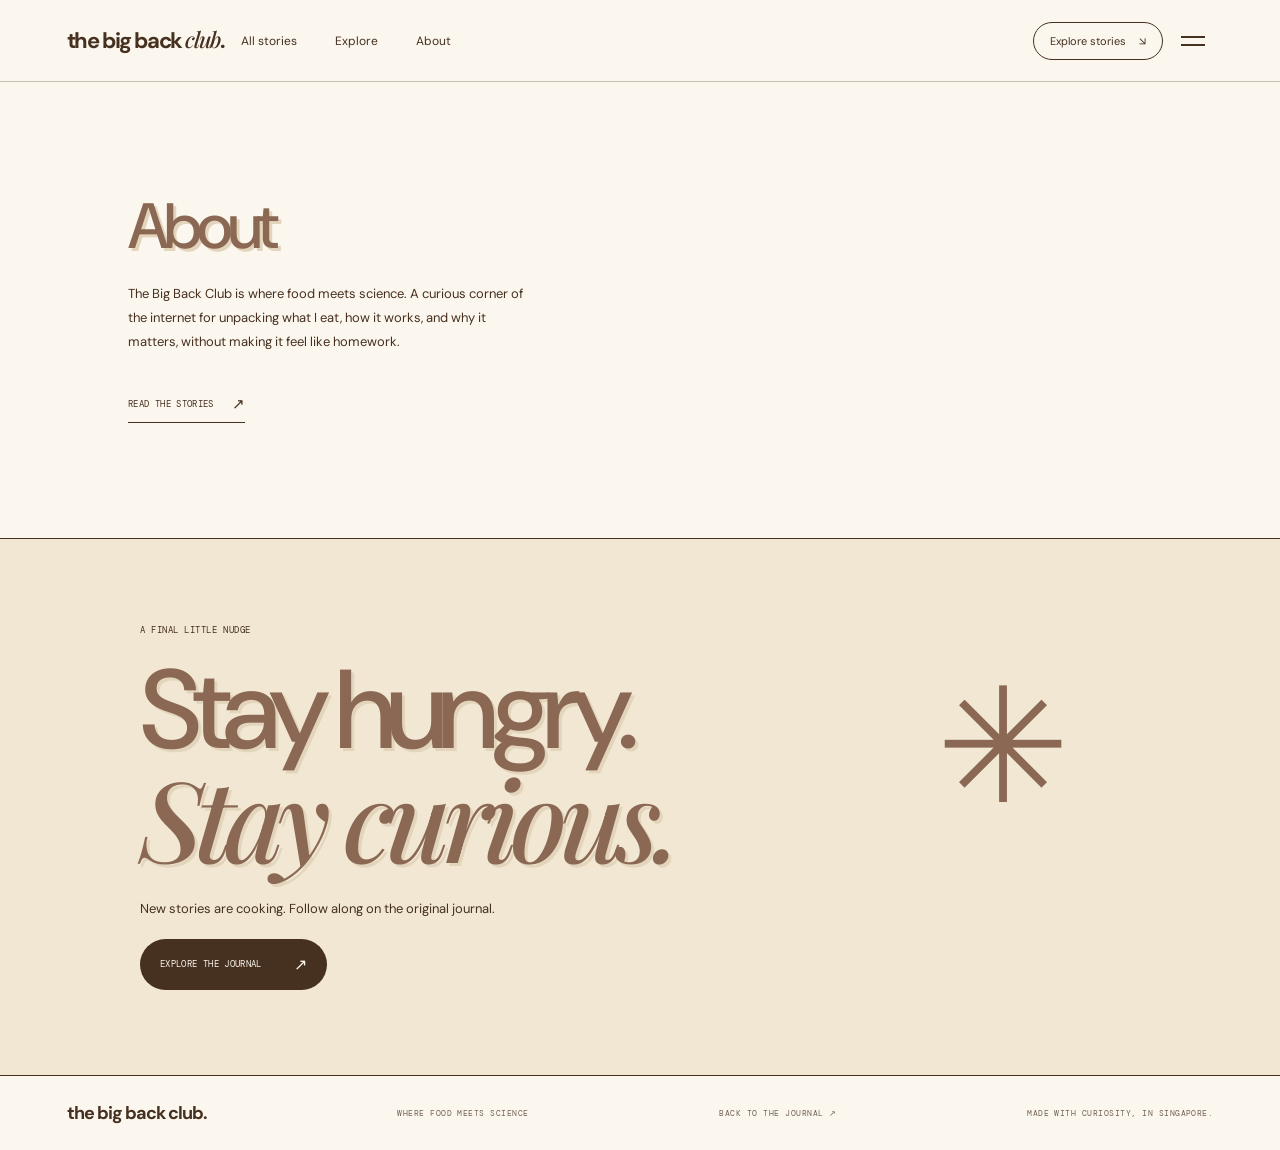
==== commit e22a0a37: "Simplify the about page: drop the stamp, slogan and labels Angela disliked Removes the TBBC/EST. SIN" ====
--- a/about.html
+++ b/about.html
@@ -4,8 +4,8 @@
   <meta charset="utf-8">
   <meta name="viewport" content="width=device-width, initial-scale=1">
   <meta name="theme-color" content="#FBF7EE">
-  <meta name="description" content="A note on The Big Back Club's appetite: a curious corner of the internet where food meets science.">
-  <title>My appetite — The Big Back Club</title>
+  <meta name="description" content="About The Big Back Club: a curious corner of the internet where food meets science.">
+  <title>About — The Big Back Club</title>
   <link rel="preconnect" href="https://fonts.googleapis.com">
   <link rel="preconnect" href="https://fonts.gstatic.com" crossorigin>
   <link rel="preconnect" href="https://public-api.wordpress.com">
@@ -26,16 +26,14 @@
         </div>
       </div>
       <a href="explore.html">Explore</a>
-      <a href="about.html">My appetite</a>
+      <a href="about.html">About</a>
     </nav>
     <a class="header-cta" href="archive.html">Explore stories <span>↘</span></a>
     <button class="menu-toggle" aria-label="Open navigation" aria-expanded="false"><span></span><span></span></button>
   </header>
   <main id="about-page">
     <section class="about-strip section-pad" id="about">
-      <div class="about-mark reveal"><span>TBBC</span><span>✳</span><span>EST. SINGAPORE</span></div>
-      <div class="about-copy reveal"><span class="eyebrow">03 / A NOTE ON MY APPETITE</span><h2>I take my food<br><em>seriously.</em> Myself?<br>Not too much.</h2><p>The Big Back Club is where food meets science. A curious corner of the internet for unpacking what I eat, how it works, and why it matters, without making it feel like homework.</p><a class="text-link" href="archive.html">READ THE STORIES <span>↗</span></a></div>
-      <div class="about-aside reveal"><div class="mini-illustration" aria-hidden="true"><span class="mini-sun">✳</span><span class="mini-circle"></span><span class="mini-line"></span><span class="mini-caption">A pinch of wonder<br>in every bite.</span></div><span class="aside-note">GOOD FOOD STARTS<br>WITH GOOD QUESTIONS.</span></div>
+      <div class="about-copy reveal"><h2>About</h2><p>The Big Back Club is where food meets science. A curious corner of the internet for unpacking what I eat, how it works, and why it matters, without making it feel like homework.</p><a class="text-link" href="archive.html">READ THE STORIES <span>↗</span></a></div>
     </section>
 
     <section class="newsletter">
--- a/styles.css
+++ b/styles.css
@@ -192,3 +192,7 @@
 .archive-skeleton .skeleton-line.short{width:55%}
 @keyframes skeleton-pulse{50%{opacity:.4}}
 @media(prefers-reduced-motion:reduce){.archive-skeleton .skeleton-image,.archive-skeleton .skeleton-line{animation:none}}
+
+
+/* Simpler about page: stamp, slogan and aside removed; single readable column */
+#about-page .about-strip{display:block;max-width:720px}
